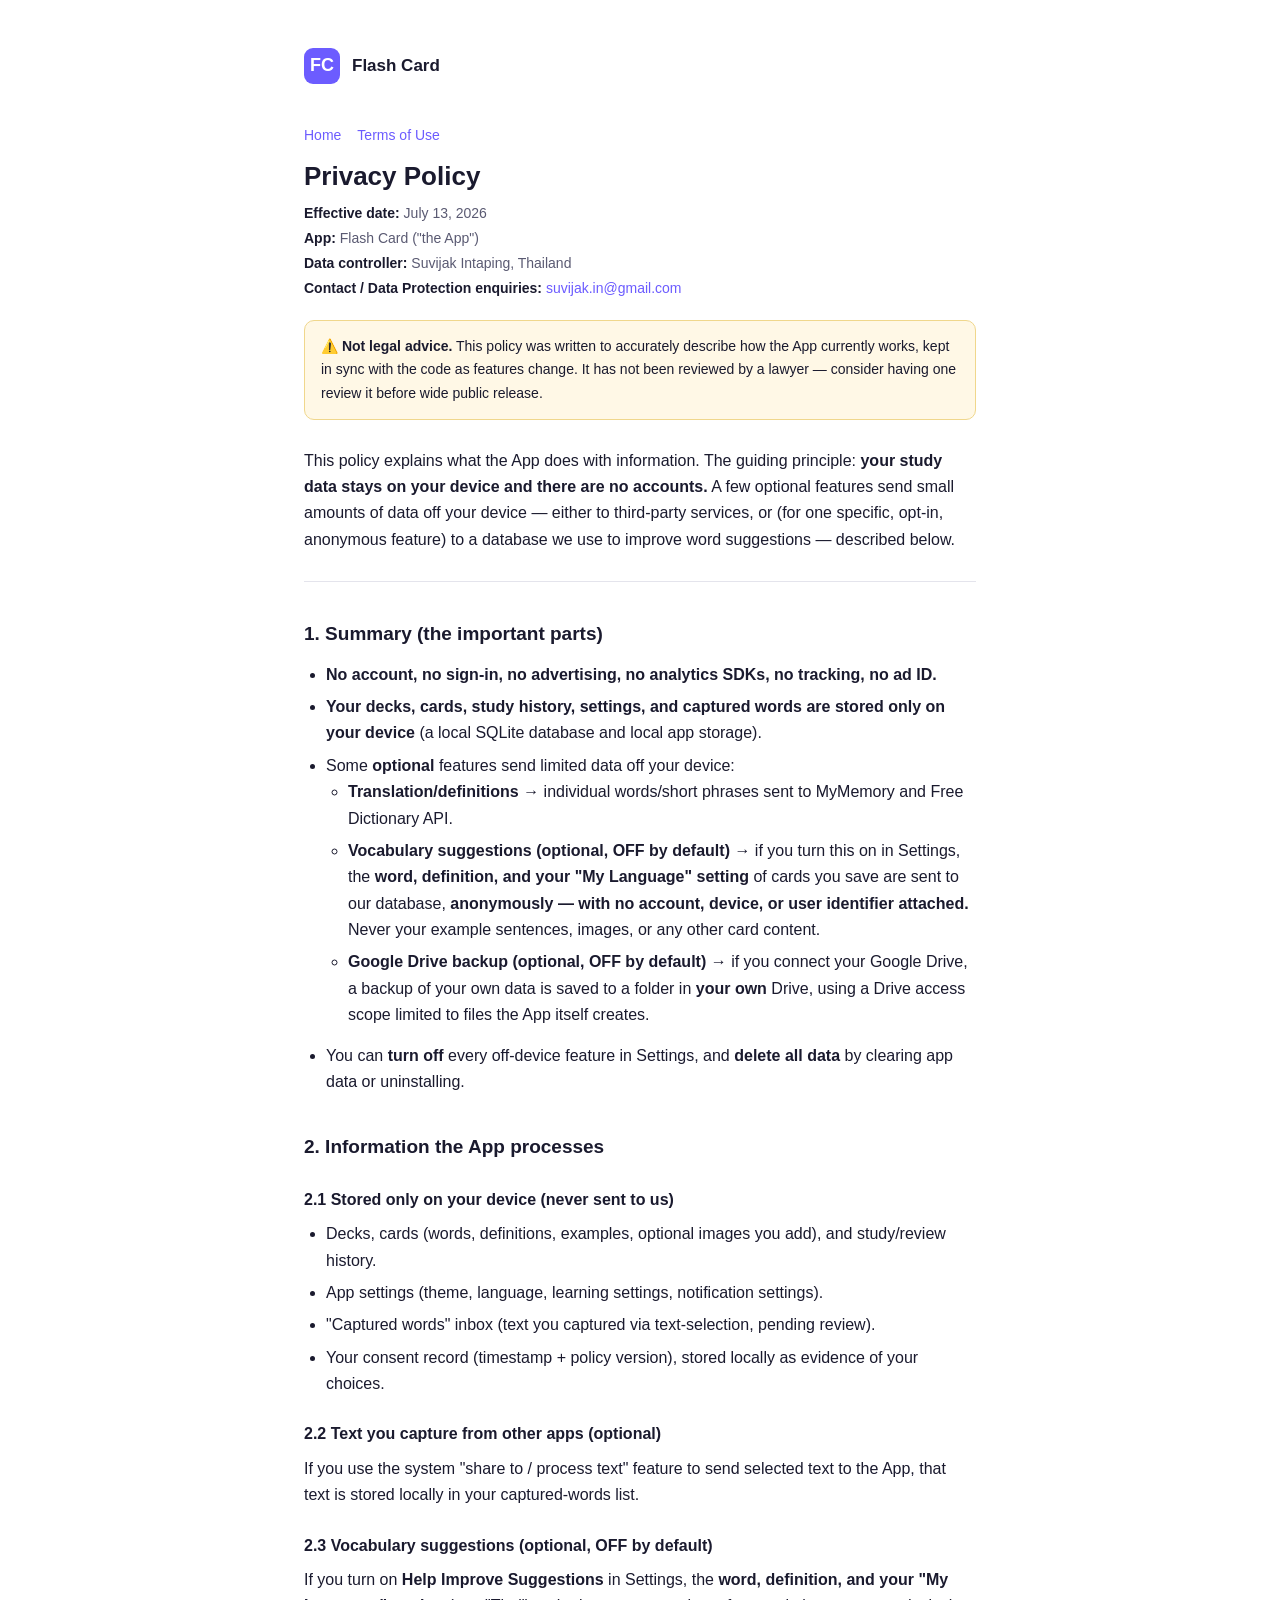
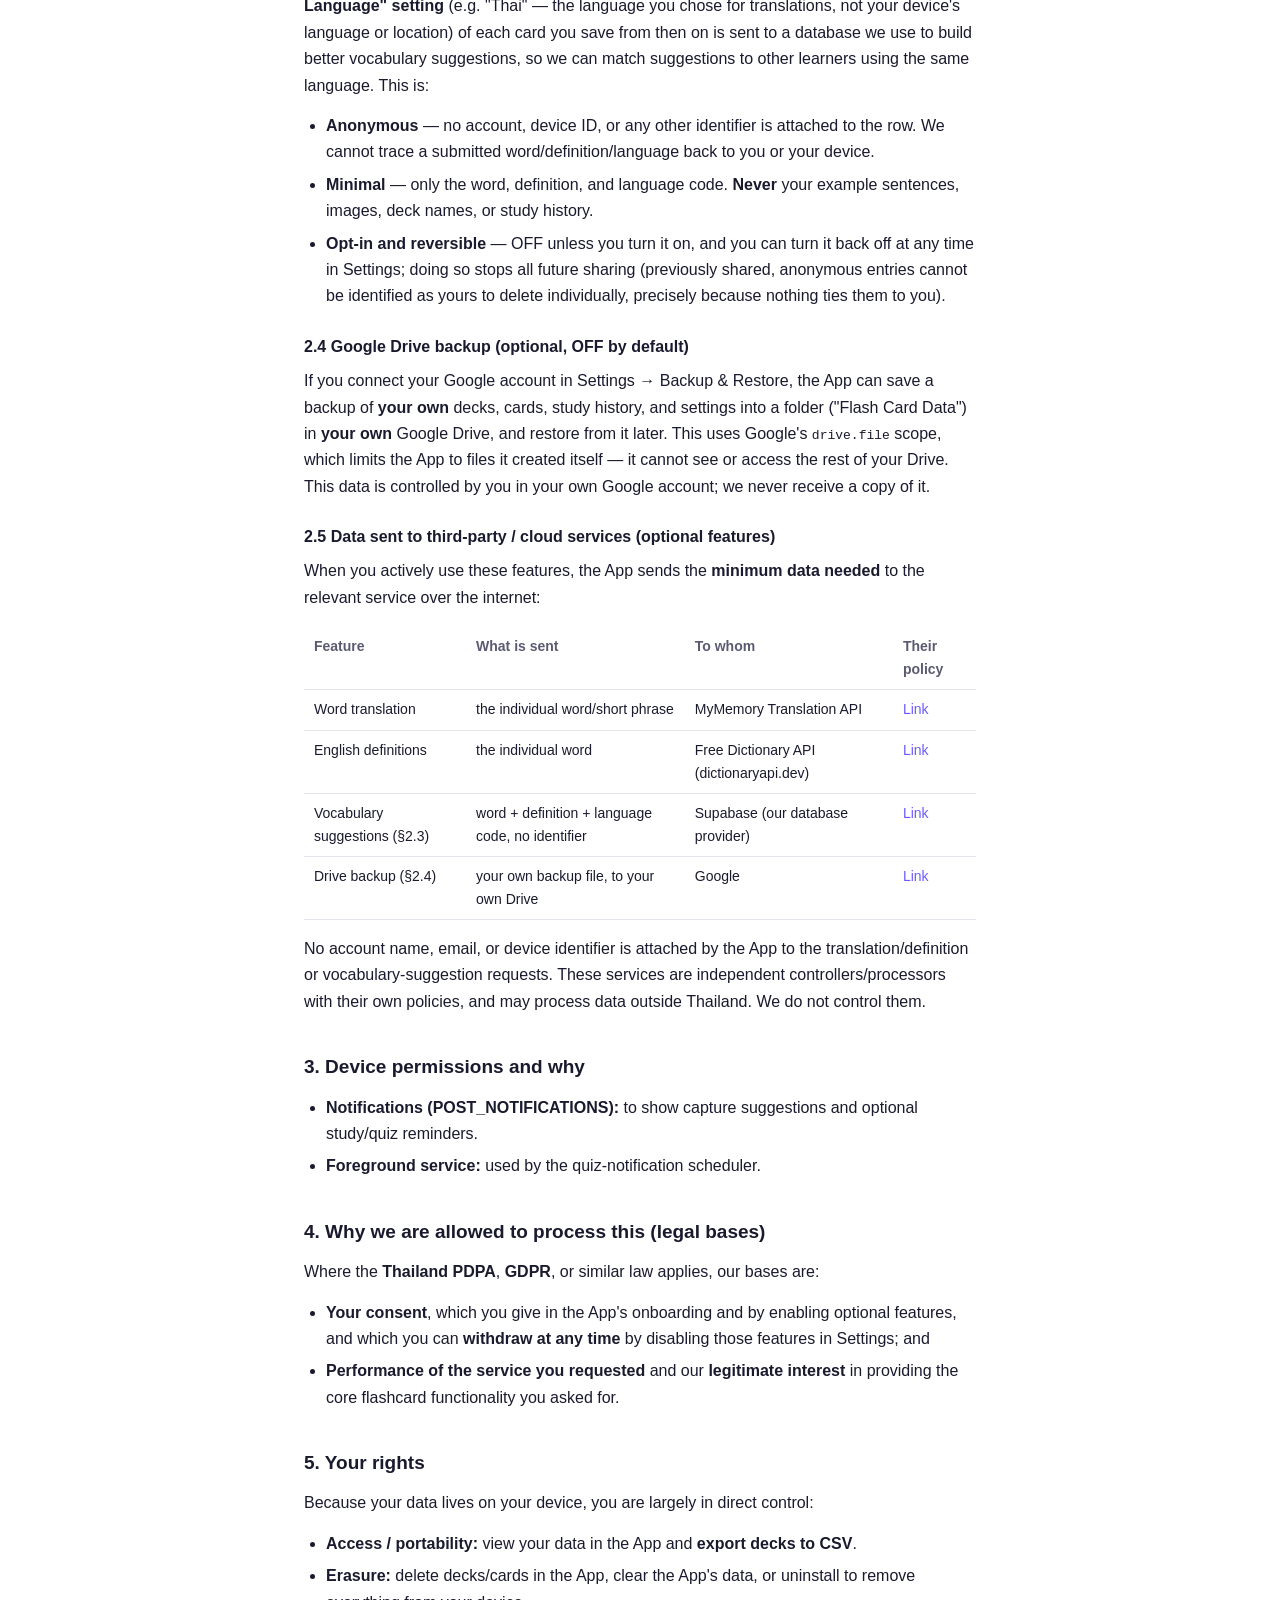
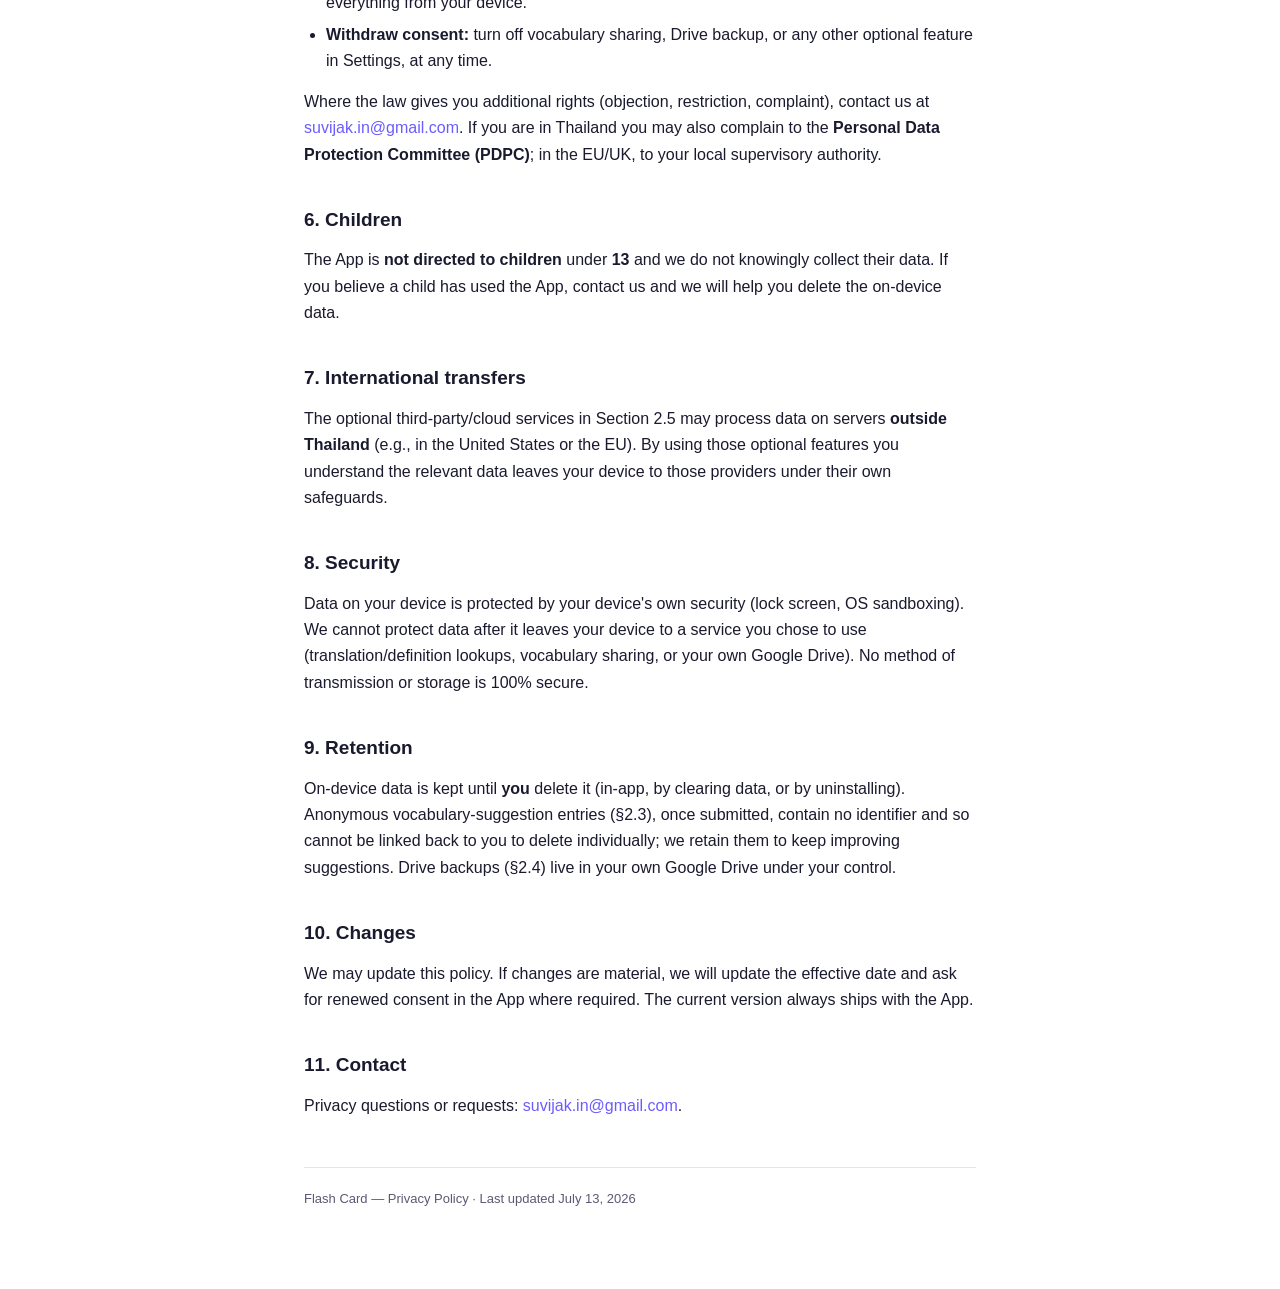
==== privacy-policy.html @ a39676ea "Add Flash Card privacy policy and terms of use pages" ====
<!doctype html>
<html lang="en">
<head>
<meta charset="utf-8" />
<meta name="viewport" content="width=device-width, initial-scale=1" />
<title>Privacy Policy — Flash Card</title>
<link rel="stylesheet" href="style.css" />
</head>
<body>
<div class="wrap">
  <header class="top">
    <div class="logo">FC</div>
    <div class="name">Flash Card</div>
  </header>

  <div class="nav-links"><a href="index.html">Home</a><a href="terms-of-use.html">Terms of Use</a></div>

  <h1>Privacy Policy</h1>
  <p class="meta"><strong>Effective date:</strong> July 13, 2026</p>
  <p class="meta"><strong>App:</strong> Flash Card ("the App")</p>
  <p class="meta"><strong>Data controller:</strong> Suvijak Intaping, Thailand</p>
  <p class="meta"><strong>Contact / Data Protection enquiries:</strong> <a href="mailto:suvijak.in@gmail.com">suvijak.in@gmail.com</a></p>

  <div class="warn">⚠️ <strong>Not legal advice.</strong> This policy was written to accurately describe how the App currently works, kept in sync with the code as features change. It has not been reviewed by a lawyer — consider having one review it before wide public release.</div>

  <p>This policy explains what the App does with information. The guiding principle: <strong>your study data stays on your device and there are no accounts.</strong> A few optional features send small amounts of data off your device — either to third-party services, or (for one specific, opt-in, anonymous feature) to a database we use to improve word suggestions — described below.</p>

  <hr />

  <h2>1. Summary (the important parts)</h2>
  <ul>
    <li><strong>No account, no sign-in, no advertising, no analytics SDKs, no tracking, no ad ID.</strong></li>
    <li><strong>Your decks, cards, study history, settings, and captured words are stored only on your device</strong> (a local SQLite database and local app storage).</li>
    <li>Some <strong>optional</strong> features send limited data off your device:
      <ul>
        <li><strong>Translation/definitions</strong> → individual words/short phrases sent to MyMemory and Free Dictionary API.</li>
        <li><strong>Vocabulary suggestions (optional, OFF by default)</strong> → if you turn this on in Settings, the <strong>word, definition, and your "My Language" setting</strong> of cards you save are sent to our database, <strong>anonymously — with no account, device, or user identifier attached.</strong> Never your example sentences, images, or any other card content.</li>
        <li><strong>Google Drive backup (optional, OFF by default)</strong> → if you connect your Google Drive, a backup of your own data is saved to a folder in <strong>your own</strong> Drive, using a Drive access scope limited to files the App itself creates.</li>
      </ul>
    </li>
    <li>You can <strong>turn off</strong> every off-device feature in Settings, and <strong>delete all data</strong> by clearing app data or uninstalling.</li>
  </ul>

  <h2>2. Information the App processes</h2>

  <h3>2.1 Stored only on your device (never sent to us)</h3>
  <ul>
    <li>Decks, cards (words, definitions, examples, optional images you add), and study/review history.</li>
    <li>App settings (theme, language, learning settings, notification settings).</li>
    <li>"Captured words" inbox (text you captured via text-selection, pending review).</li>
    <li>Your consent record (timestamp + policy version), stored locally as evidence of your choices.</li>
  </ul>

  <h3>2.2 Text you capture from other apps (optional)</h3>
  <p>If you use the system "share to / process text" feature to send selected text to the App, that text is stored locally in your captured-words list.</p>

  <h3>2.3 Vocabulary suggestions (optional, OFF by default)</h3>
  <p>If you turn on <strong>Help Improve Suggestions</strong> in Settings, the <strong>word, definition, and your "My Language" setting</strong> (e.g. "Thai" — the language you chose for translations, not your device's language or location) of each card you save from then on is sent to a database we use to build better vocabulary suggestions, so we can match suggestions to other learners using the same language. This is:</p>
  <ul>
    <li><strong>Anonymous</strong> — no account, device ID, or any other identifier is attached to the row. We cannot trace a submitted word/definition/language back to you or your device.</li>
    <li><strong>Minimal</strong> — only the word, definition, and language code. <strong>Never</strong> your example sentences, images, deck names, or study history.</li>
    <li><strong>Opt-in and reversible</strong> — OFF unless you turn it on, and you can turn it back off at any time in Settings; doing so stops all future sharing (previously shared, anonymous entries cannot be identified as yours to delete individually, precisely because nothing ties them to you).</li>
  </ul>

  <h3>2.4 Google Drive backup (optional, OFF by default)</h3>
  <p>If you connect your Google account in Settings → Backup &amp; Restore, the App can save a backup of <strong>your own</strong> decks, cards, study history, and settings into a folder ("Flash Card Data") in <strong>your own</strong> Google Drive, and restore from it later. This uses Google's <code>drive.file</code> scope, which limits the App to files it created itself — it cannot see or access the rest of your Drive. This data is controlled by you in your own Google account; we never receive a copy of it.</p>

  <h3>2.5 Data sent to third-party / cloud services (optional features)</h3>
  <p>When you actively use these features, the App sends the <strong>minimum data needed</strong> to the relevant service over the internet:</p>
  <table>
    <tr><th>Feature</th><th>What is sent</th><th>To whom</th><th>Their policy</th></tr>
    <tr><td>Word translation</td><td>the individual word/short phrase</td><td>MyMemory Translation API</td><td><a href="https://mymemory.translated.net/doc/spec.php">Link</a></td></tr>
    <tr><td>English definitions</td><td>the individual word</td><td>Free Dictionary API (dictionaryapi.dev)</td><td><a href="https://dictionaryapi.dev/">Link</a></td></tr>
    <tr><td>Vocabulary suggestions (§2.3)</td><td>word + definition + language code, no identifier</td><td>Supabase (our database provider)</td><td><a href="https://supabase.com/privacy">Link</a></td></tr>
    <tr><td>Drive backup (§2.4)</td><td>your own backup file, to your own Drive</td><td>Google</td><td><a href="https://policies.google.com/privacy">Link</a></td></tr>
  </table>
  <p>No account name, email, or device identifier is attached by the App to the translation/definition or vocabulary-suggestion requests. These services are independent controllers/processors with their own policies, and may process data outside Thailand. We do not control them.</p>

  <h2>3. Device permissions and why</h2>
  <ul>
    <li><strong>Notifications (POST_NOTIFICATIONS):</strong> to show capture suggestions and optional study/quiz reminders.</li>
    <li><strong>Foreground service:</strong> used by the quiz-notification scheduler.</li>
  </ul>

  <h2>4. Why we are allowed to process this (legal bases)</h2>
  <p>Where the <strong>Thailand PDPA</strong>, <strong>GDPR</strong>, or similar law applies, our bases are:</p>
  <ul>
    <li><strong>Your consent</strong>, which you give in the App's onboarding and by enabling optional features, and which you can <strong>withdraw at any time</strong> by disabling those features in Settings; and</li>
    <li><strong>Performance of the service you requested</strong> and our <strong>legitimate interest</strong> in providing the core flashcard functionality you asked for.</li>
  </ul>

  <h2>5. Your rights</h2>
  <p>Because your data lives on your device, you are largely in direct control:</p>
  <ul>
    <li><strong>Access / portability:</strong> view your data in the App and <strong>export decks to CSV</strong>.</li>
    <li><strong>Erasure:</strong> delete decks/cards in the App, clear the App's data, or uninstall to remove everything from your device.</li>
    <li><strong>Withdraw consent:</strong> turn off vocabulary sharing, Drive backup, or any other optional feature in Settings, at any time.</li>
  </ul>
  <p>Where the law gives you additional rights (objection, restriction, complaint), contact us at <a href="mailto:suvijak.in@gmail.com">suvijak.in@gmail.com</a>. If you are in Thailand you may also complain to the <strong>Personal Data Protection Committee (PDPC)</strong>; in the EU/UK, to your local supervisory authority.</p>

  <h2>6. Children</h2>
  <p>The App is <strong>not directed to children</strong> under <strong>13</strong> and we do not knowingly collect their data. If you believe a child has used the App, contact us and we will help you delete the on-device data.</p>

  <h2>7. International transfers</h2>
  <p>The optional third-party/cloud services in Section 2.5 may process data on servers <strong>outside Thailand</strong> (e.g., in the United States or the EU). By using those optional features you understand the relevant data leaves your device to those providers under their own safeguards.</p>

  <h2>8. Security</h2>
  <p>Data on your device is protected by your device's own security (lock screen, OS sandboxing). We cannot protect data after it leaves your device to a service you chose to use (translation/definition lookups, vocabulary sharing, or your own Google Drive). No method of transmission or storage is 100% secure.</p>

  <h2>9. Retention</h2>
  <p>On-device data is kept until <strong>you</strong> delete it (in-app, by clearing data, or by uninstalling). Anonymous vocabulary-suggestion entries (§2.3), once submitted, contain no identifier and so cannot be linked back to you to delete individually; we retain them to keep improving suggestions. Drive backups (§2.4) live in your own Google Drive under your control.</p>

  <h2>10. Changes</h2>
  <p>We may update this policy. If changes are material, we will update the effective date and ask for renewed consent in the App where required. The current version always ships with the App.</p>

  <h2>11. Contact</h2>
  <p>Privacy questions or requests: <a href="mailto:suvijak.in@gmail.com">suvijak.in@gmail.com</a>.</p>

  <footer>Flash Card — Privacy Policy · Last updated July 13, 2026</footer>
</div>
</body>
</html>
---- style.css ----
:root {
  --bg: #ffffff;
  --text: #1a1a2e;
  --text-muted: #5a5a72;
  --border: #e4e4ec;
  --surface: #f7f7fb;
  --accent: #6c5cff;
  --warn-bg: #fff8e6;
  --warn-border: #f0d78c;
}
@media (prefers-color-scheme: dark) {
  :root {
    --bg: #0f0f17;
    --text: #eaeaf4;
    --text-muted: #a3a3b8;
    --border: #26263a;
    --surface: #181824;
    --accent: #9b8cff;
    --warn-bg: #2a2410;
    --warn-border: #5c4d1a;
  }
}
* { box-sizing: border-box; }
body {
  margin: 0;
  background: var(--bg);
  color: var(--text);
  font-family: -apple-system, BlinkMacSystemFont, "Segoe UI", Roboto, Helvetica, Arial, sans-serif;
  line-height: 1.65;
}
.wrap {
  max-width: 720px;
  margin: 0 auto;
  padding: 48px 24px 80px;
}
header.top {
  display: flex;
  align-items: center;
  gap: 12px;
  margin-bottom: 40px;
}
header.top .logo {
  width: 36px; height: 36px;
  border-radius: 9px;
  background: var(--accent);
  display: flex; align-items: center; justify-content: center;
  color: white; font-weight: 800; font-size: 18px;
  flex-shrink: 0;
}
header.top .name { font-weight: 700; font-size: 17px; }
h1 { font-size: 26px; font-weight: 800; margin: 0 0 4px; }
.meta { color: var(--text-muted); font-size: 14px; margin: 2px 0; }
.meta strong { color: var(--text); }
.warn {
  background: var(--warn-bg);
  border: 1px solid var(--warn-border);
  border-radius: 10px;
  padding: 14px 16px;
  font-size: 14px;
  margin: 20px 0 28px;
}
h2 { font-size: 19px; font-weight: 700; margin: 36px 0 12px; }
h3 { font-size: 16px; font-weight: 700; margin: 24px 0 8px; }
p { margin: 0 0 14px; }
ul, ol { margin: 0 0 14px; padding-left: 22px; }
li { margin-bottom: 6px; }
a { color: var(--accent); text-decoration: none; }
a:hover { text-decoration: underline; }
table {
  width: 100%;
  border-collapse: collapse;
  margin: 16px 0;
  font-size: 14px;
}
th, td {
  text-align: left;
  padding: 8px 10px;
  border-bottom: 1px solid var(--border);
  vertical-align: top;
}
th { color: var(--text-muted); font-weight: 600; }
hr { border: none; border-top: 1px solid var(--border); margin: 28px 0; }
.nav-links {
  display: flex; gap: 16px; margin-bottom: 8px; font-size: 14px;
}
footer {
  margin-top: 48px;
  padding-top: 20px;
  border-top: 1px solid var(--border);
  color: var(--text-muted);
  font-size: 13px;
}
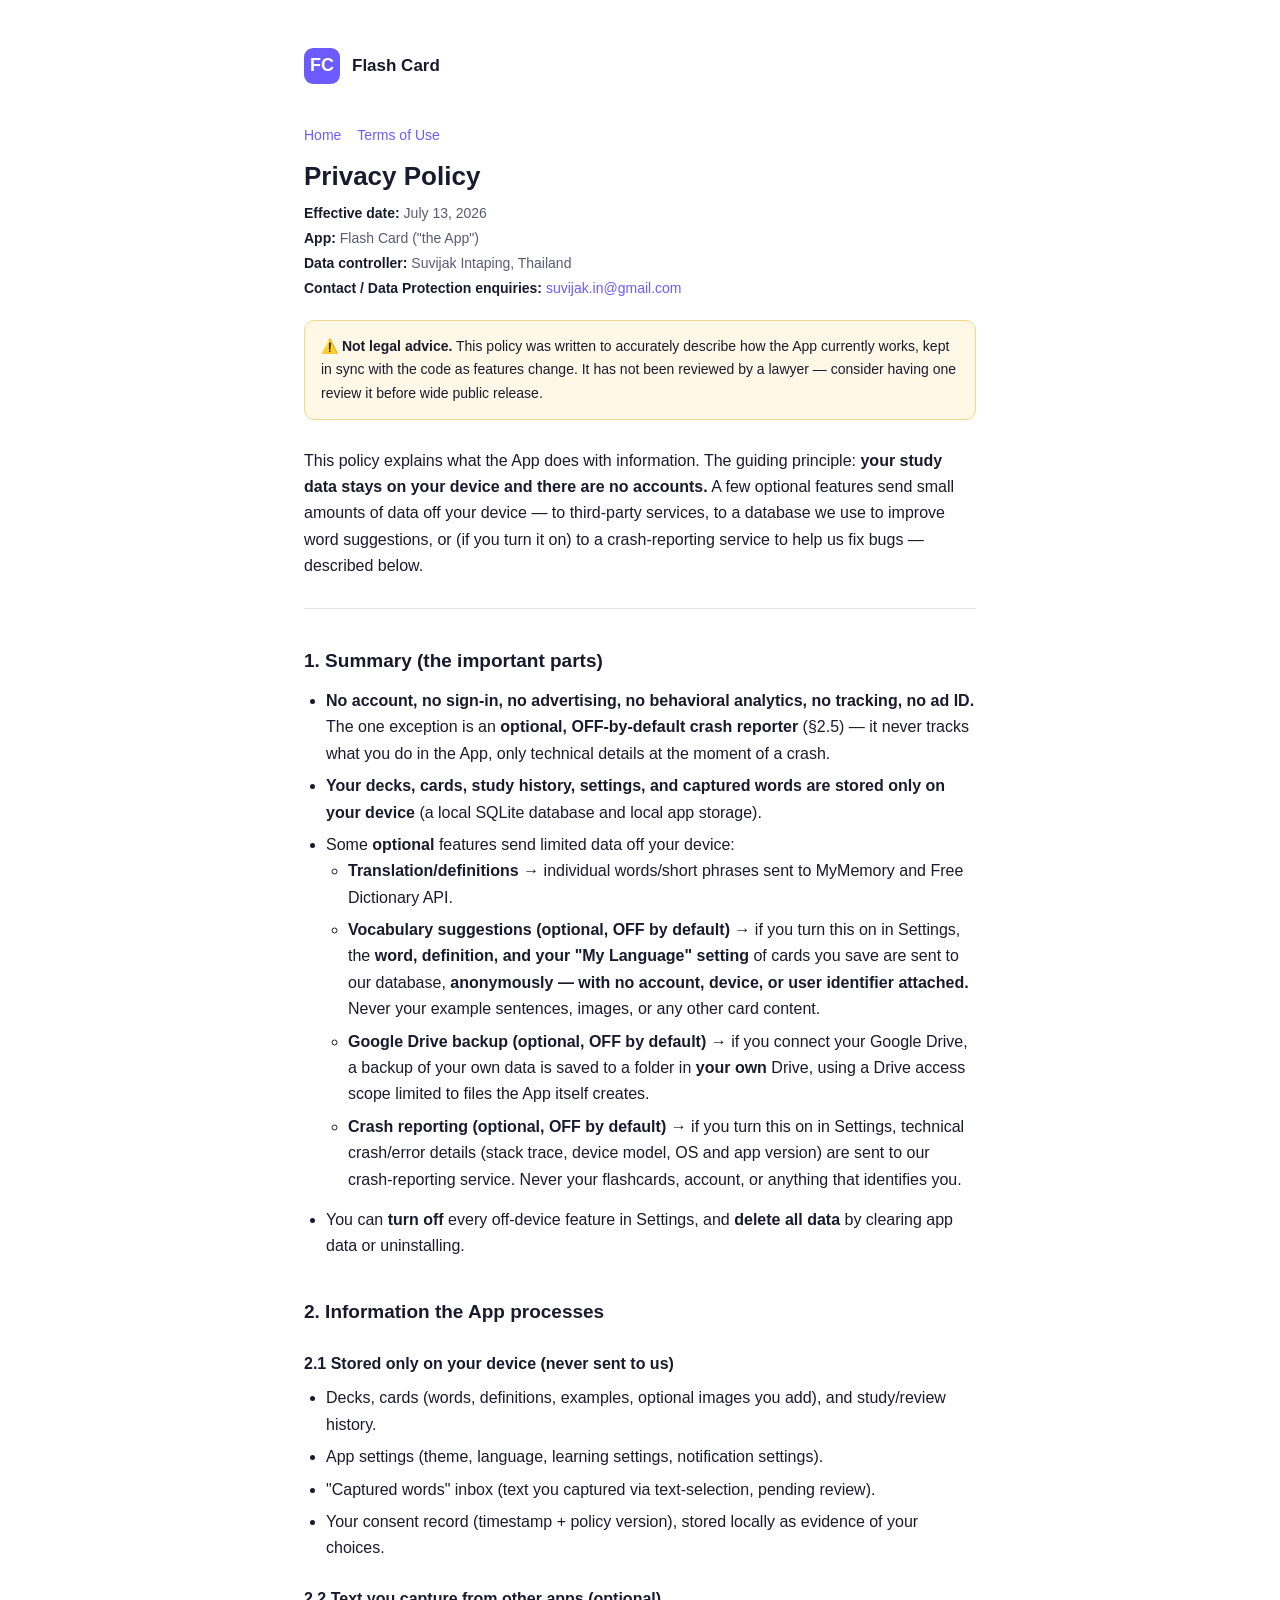
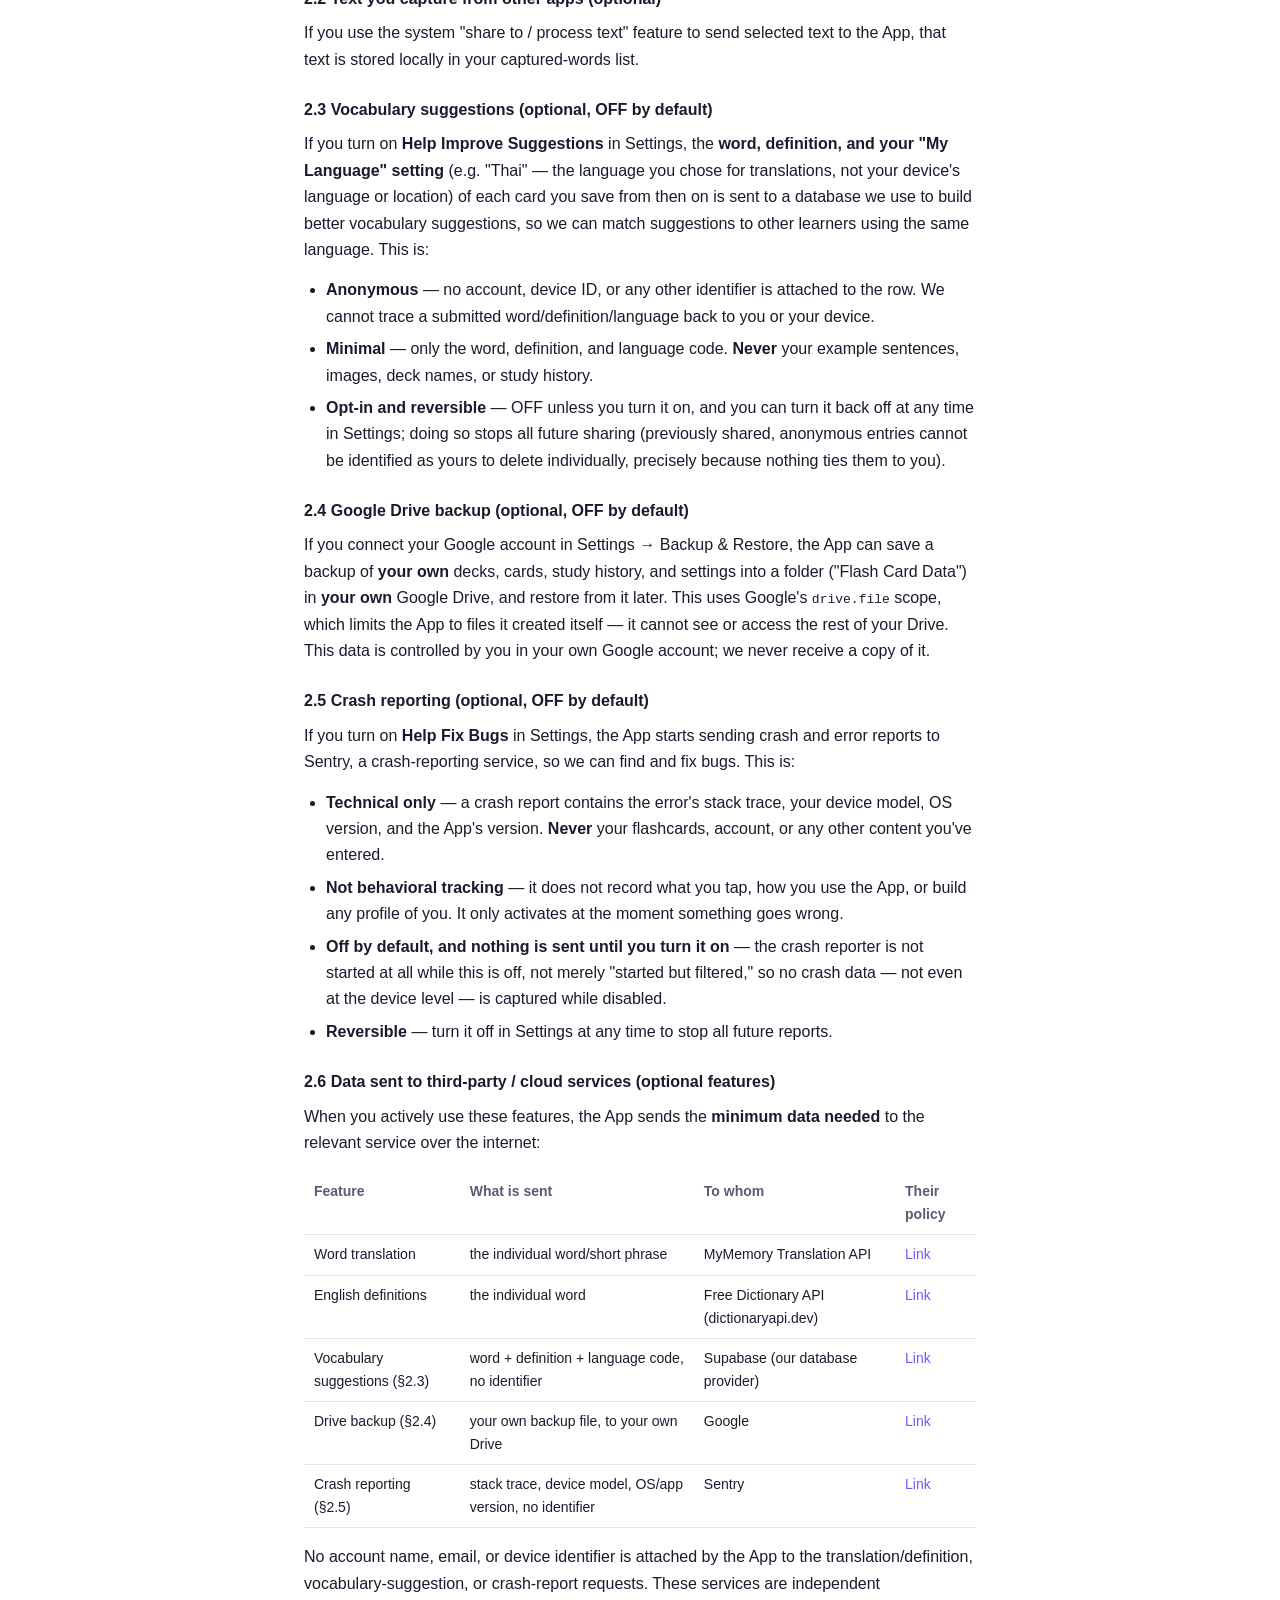
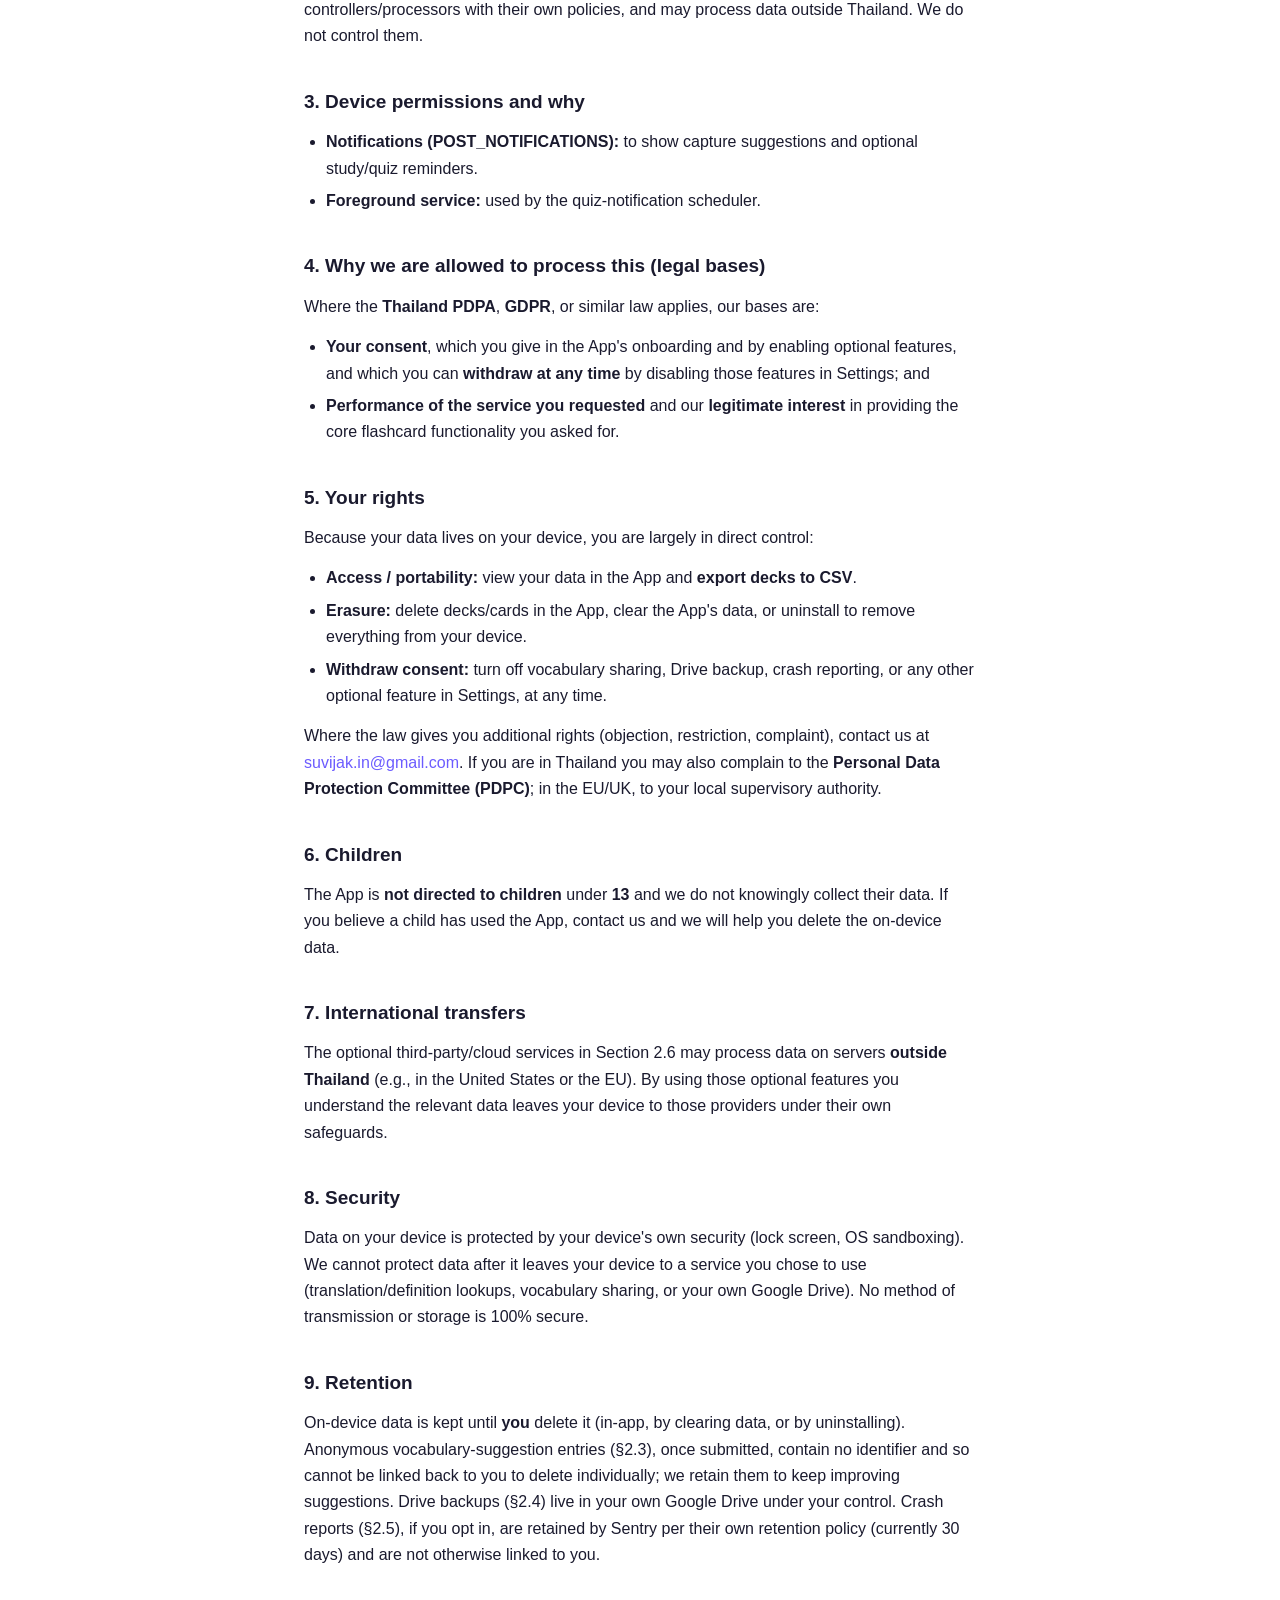
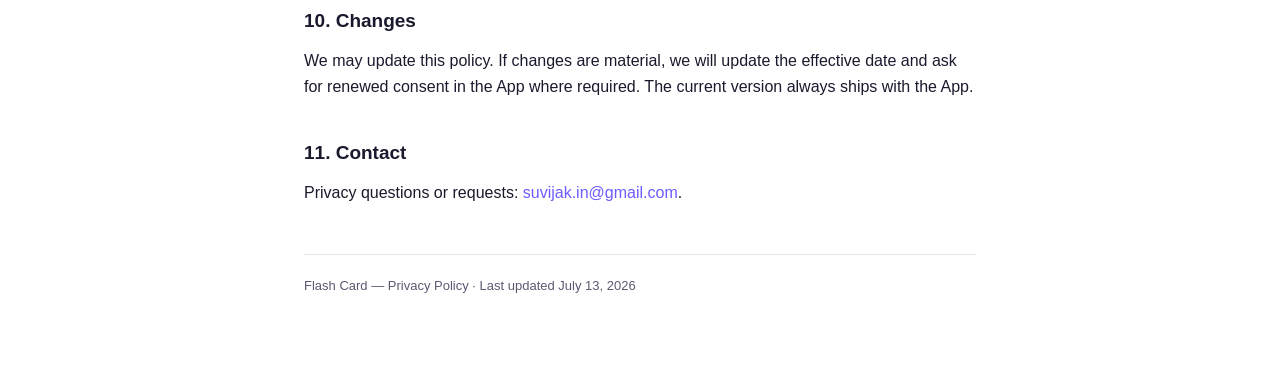
==== commit 97eb9b47: "Add crash reporting (opt-in) disclosure to Privacy Policy and Terms of Use" ====
--- a/privacy-policy.html
+++ b/privacy-policy.html
@@ -23,19 +23,20 @@
 
   <div class="warn">⚠️ <strong>Not legal advice.</strong> This policy was written to accurately describe how the App currently works, kept in sync with the code as features change. It has not been reviewed by a lawyer — consider having one review it before wide public release.</div>
 
-  <p>This policy explains what the App does with information. The guiding principle: <strong>your study data stays on your device and there are no accounts.</strong> A few optional features send small amounts of data off your device — either to third-party services, or (for one specific, opt-in, anonymous feature) to a database we use to improve word suggestions — described below.</p>
+  <p>This policy explains what the App does with information. The guiding principle: <strong>your study data stays on your device and there are no accounts.</strong> A few optional features send small amounts of data off your device — to third-party services, to a database we use to improve word suggestions, or (if you turn it on) to a crash-reporting service to help us fix bugs — described below.</p>
 
   <hr />
 
   <h2>1. Summary (the important parts)</h2>
   <ul>
-    <li><strong>No account, no sign-in, no advertising, no analytics SDKs, no tracking, no ad ID.</strong></li>
+    <li><strong>No account, no sign-in, no advertising, no behavioral analytics, no tracking, no ad ID.</strong> The one exception is an <strong>optional, OFF-by-default crash reporter</strong> (§2.5) — it never tracks what you do in the App, only technical details at the moment of a crash.</li>
     <li><strong>Your decks, cards, study history, settings, and captured words are stored only on your device</strong> (a local SQLite database and local app storage).</li>
     <li>Some <strong>optional</strong> features send limited data off your device:
       <ul>
         <li><strong>Translation/definitions</strong> → individual words/short phrases sent to MyMemory and Free Dictionary API.</li>
         <li><strong>Vocabulary suggestions (optional, OFF by default)</strong> → if you turn this on in Settings, the <strong>word, definition, and your "My Language" setting</strong> of cards you save are sent to our database, <strong>anonymously — with no account, device, or user identifier attached.</strong> Never your example sentences, images, or any other card content.</li>
         <li><strong>Google Drive backup (optional, OFF by default)</strong> → if you connect your Google Drive, a backup of your own data is saved to a folder in <strong>your own</strong> Drive, using a Drive access scope limited to files the App itself creates.</li>
+        <li><strong>Crash reporting (optional, OFF by default)</strong> → if you turn this on in Settings, technical crash/error details (stack trace, device model, OS and app version) are sent to our crash-reporting service. Never your flashcards, account, or anything that identifies you.</li>
       </ul>
     </li>
     <li>You can <strong>turn off</strong> every off-device feature in Settings, and <strong>delete all data</strong> by clearing app data or uninstalling.</li>
@@ -65,7 +66,16 @@
   <h3>2.4 Google Drive backup (optional, OFF by default)</h3>
   <p>If you connect your Google account in Settings → Backup &amp; Restore, the App can save a backup of <strong>your own</strong> decks, cards, study history, and settings into a folder ("Flash Card Data") in <strong>your own</strong> Google Drive, and restore from it later. This uses Google's <code>drive.file</code> scope, which limits the App to files it created itself — it cannot see or access the rest of your Drive. This data is controlled by you in your own Google account; we never receive a copy of it.</p>
 
-  <h3>2.5 Data sent to third-party / cloud services (optional features)</h3>
+  <h3>2.5 Crash reporting (optional, OFF by default)</h3>
+  <p>If you turn on <strong>Help Fix Bugs</strong> in Settings, the App starts sending crash and error reports to Sentry, a crash-reporting service, so we can find and fix bugs. This is:</p>
+  <ul>
+    <li><strong>Technical only</strong> — a crash report contains the error's stack trace, your device model, OS version, and the App's version. <strong>Never</strong> your flashcards, account, or any other content you've entered.</li>
+    <li><strong>Not behavioral tracking</strong> — it does not record what you tap, how you use the App, or build any profile of you. It only activates at the moment something goes wrong.</li>
+    <li><strong>Off by default, and nothing is sent until you turn it on</strong> — the crash reporter is not started at all while this is off, not merely "started but filtered," so no crash data — not even at the device level — is captured while disabled.</li>
+    <li><strong>Reversible</strong> — turn it off in Settings at any time to stop all future reports.</li>
+  </ul>
+
+  <h3>2.6 Data sent to third-party / cloud services (optional features)</h3>
   <p>When you actively use these features, the App sends the <strong>minimum data needed</strong> to the relevant service over the internet:</p>
   <table>
     <tr><th>Feature</th><th>What is sent</th><th>To whom</th><th>Their policy</th></tr>
@@ -73,8 +83,9 @@
     <tr><td>English definitions</td><td>the individual word</td><td>Free Dictionary API (dictionaryapi.dev)</td><td><a href="https://dictionaryapi.dev/">Link</a></td></tr>
     <tr><td>Vocabulary suggestions (§2.3)</td><td>word + definition + language code, no identifier</td><td>Supabase (our database provider)</td><td><a href="https://supabase.com/privacy">Link</a></td></tr>
     <tr><td>Drive backup (§2.4)</td><td>your own backup file, to your own Drive</td><td>Google</td><td><a href="https://policies.google.com/privacy">Link</a></td></tr>
+    <tr><td>Crash reporting (§2.5)</td><td>stack trace, device model, OS/app version, no identifier</td><td>Sentry</td><td><a href="https://sentry.io/privacy/">Link</a></td></tr>
   </table>
-  <p>No account name, email, or device identifier is attached by the App to the translation/definition or vocabulary-suggestion requests. These services are independent controllers/processors with their own policies, and may process data outside Thailand. We do not control them.</p>
+  <p>No account name, email, or device identifier is attached by the App to the translation/definition, vocabulary-suggestion, or crash-report requests. These services are independent controllers/processors with their own policies, and may process data outside Thailand. We do not control them.</p>
 
   <h2>3. Device permissions and why</h2>
   <ul>
@@ -94,7 +105,7 @@
   <ul>
     <li><strong>Access / portability:</strong> view your data in the App and <strong>export decks to CSV</strong>.</li>
     <li><strong>Erasure:</strong> delete decks/cards in the App, clear the App's data, or uninstall to remove everything from your device.</li>
-    <li><strong>Withdraw consent:</strong> turn off vocabulary sharing, Drive backup, or any other optional feature in Settings, at any time.</li>
+    <li><strong>Withdraw consent:</strong> turn off vocabulary sharing, Drive backup, crash reporting, or any other optional feature in Settings, at any time.</li>
   </ul>
   <p>Where the law gives you additional rights (objection, restriction, complaint), contact us at <a href="mailto:suvijak.in@gmail.com">suvijak.in@gmail.com</a>. If you are in Thailand you may also complain to the <strong>Personal Data Protection Committee (PDPC)</strong>; in the EU/UK, to your local supervisory authority.</p>
 
@@ -102,13 +113,13 @@
   <p>The App is <strong>not directed to children</strong> under <strong>13</strong> and we do not knowingly collect their data. If you believe a child has used the App, contact us and we will help you delete the on-device data.</p>
 
   <h2>7. International transfers</h2>
-  <p>The optional third-party/cloud services in Section 2.5 may process data on servers <strong>outside Thailand</strong> (e.g., in the United States or the EU). By using those optional features you understand the relevant data leaves your device to those providers under their own safeguards.</p>
+  <p>The optional third-party/cloud services in Section 2.6 may process data on servers <strong>outside Thailand</strong> (e.g., in the United States or the EU). By using those optional features you understand the relevant data leaves your device to those providers under their own safeguards.</p>
 
   <h2>8. Security</h2>
   <p>Data on your device is protected by your device's own security (lock screen, OS sandboxing). We cannot protect data after it leaves your device to a service you chose to use (translation/definition lookups, vocabulary sharing, or your own Google Drive). No method of transmission or storage is 100% secure.</p>
 
   <h2>9. Retention</h2>
-  <p>On-device data is kept until <strong>you</strong> delete it (in-app, by clearing data, or by uninstalling). Anonymous vocabulary-suggestion entries (§2.3), once submitted, contain no identifier and so cannot be linked back to you to delete individually; we retain them to keep improving suggestions. Drive backups (§2.4) live in your own Google Drive under your control.</p>
+  <p>On-device data is kept until <strong>you</strong> delete it (in-app, by clearing data, or by uninstalling). Anonymous vocabulary-suggestion entries (§2.3), once submitted, contain no identifier and so cannot be linked back to you to delete individually; we retain them to keep improving suggestions. Drive backups (§2.4) live in your own Google Drive under your control. Crash reports (§2.5), if you opt in, are retained by Sentry per their own retention policy (currently 30 days) and are not otherwise linked to you.</p>
 
   <h2>10. Changes</h2>
   <p>We may update this policy. If changes are material, we will update the effective date and ask for renewed consent in the App where required. The current version always ships with the App.</p>
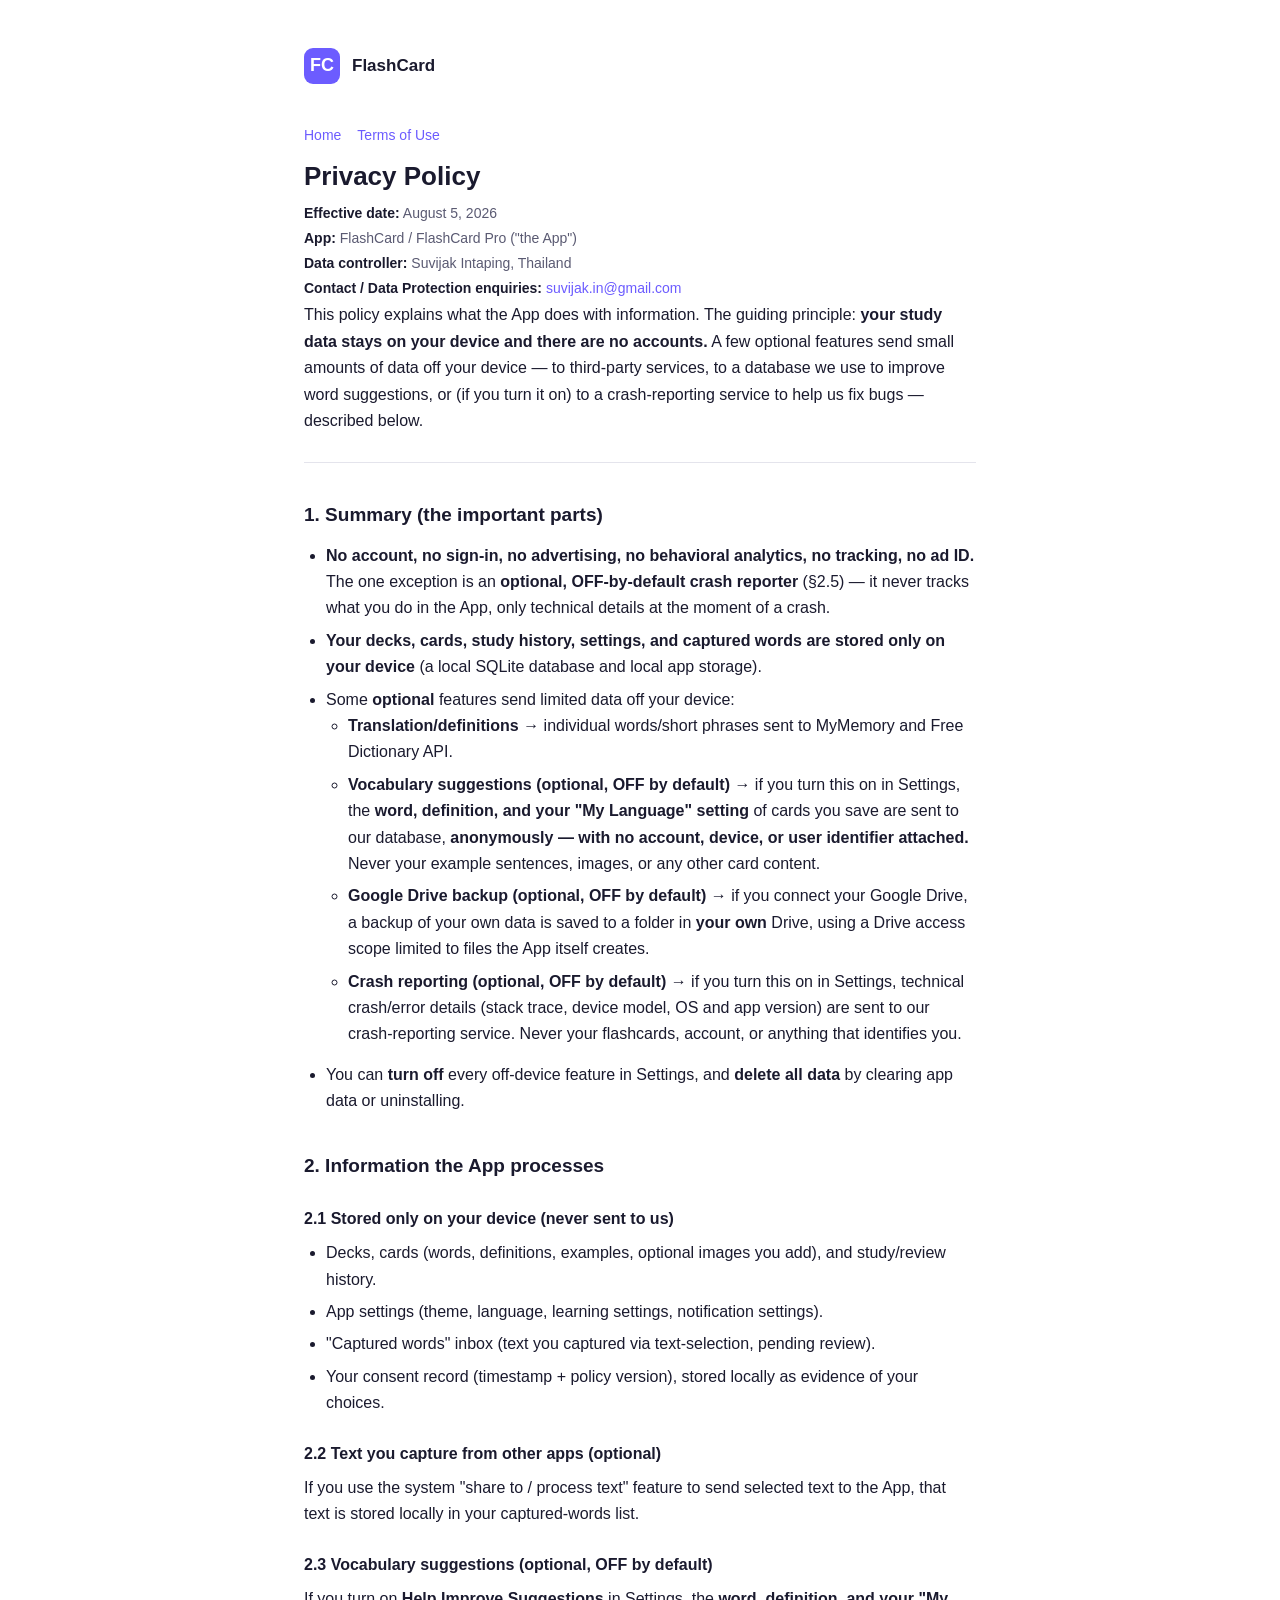
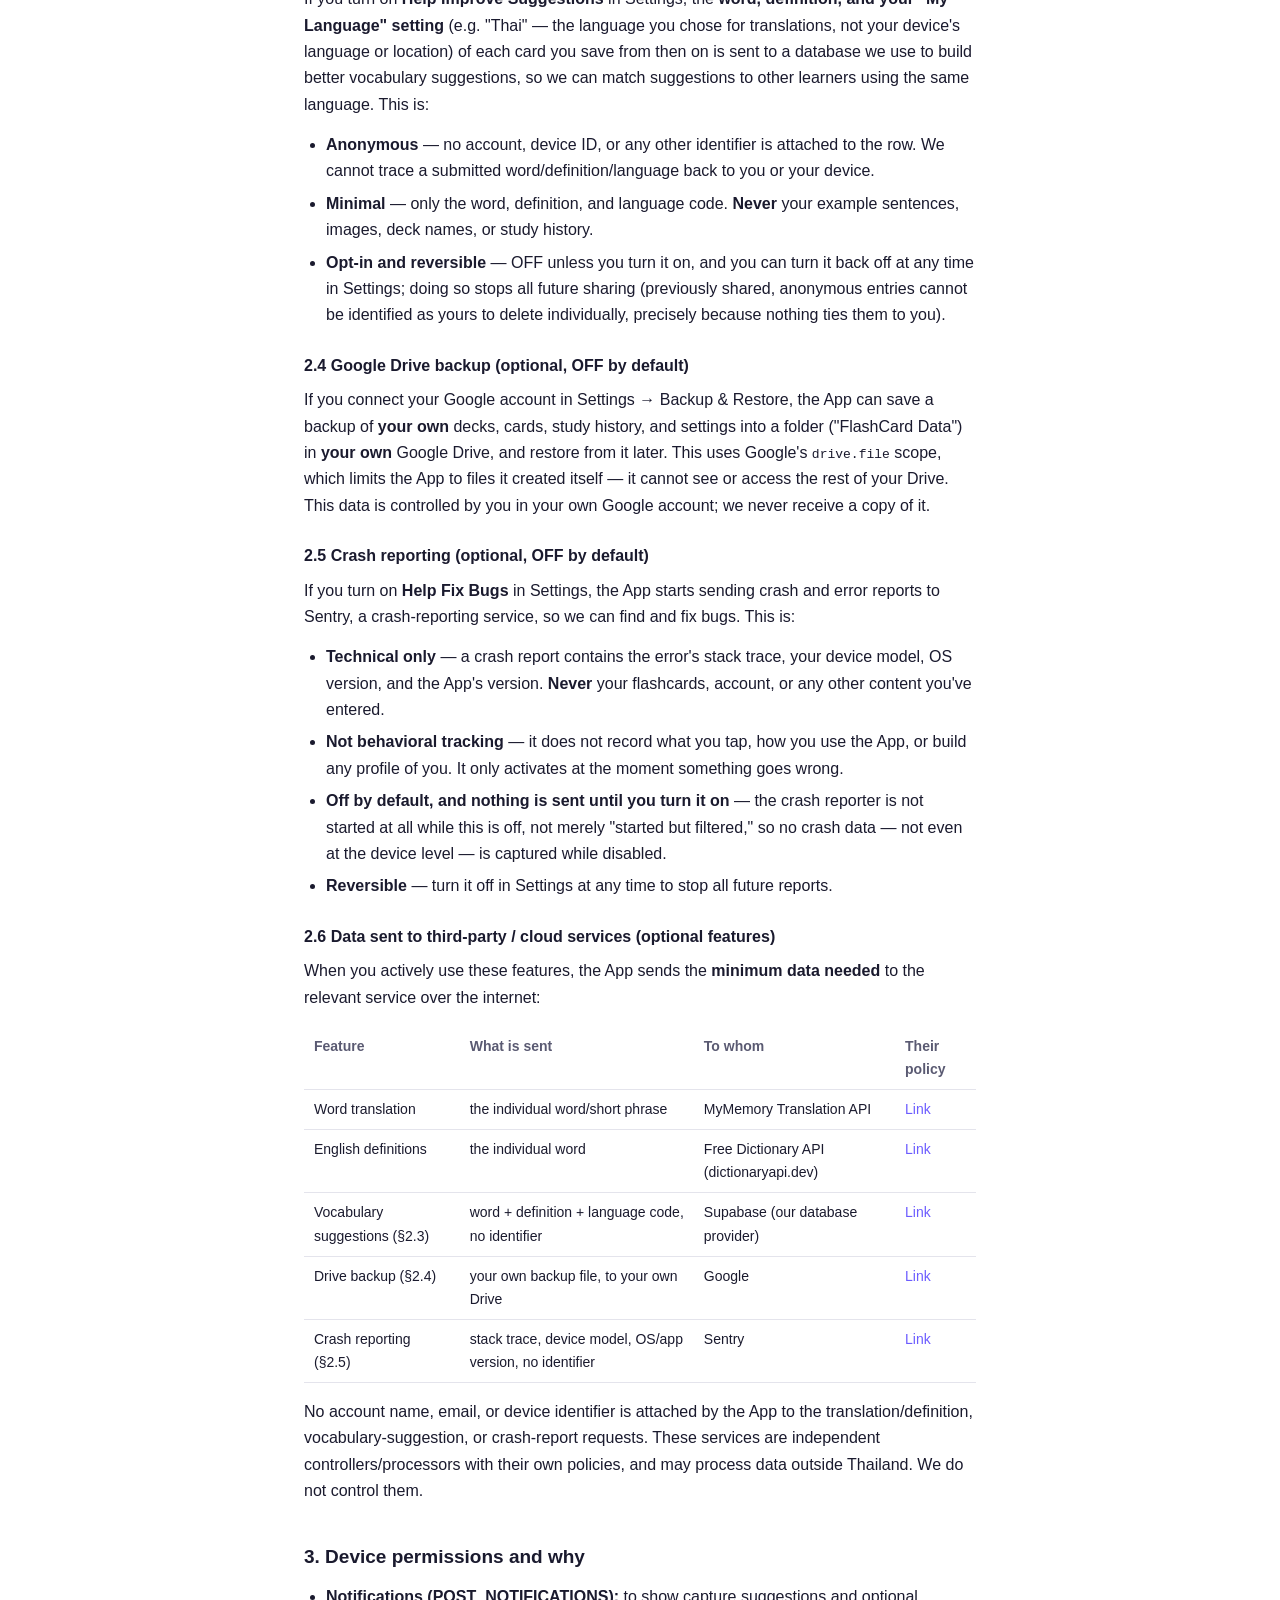
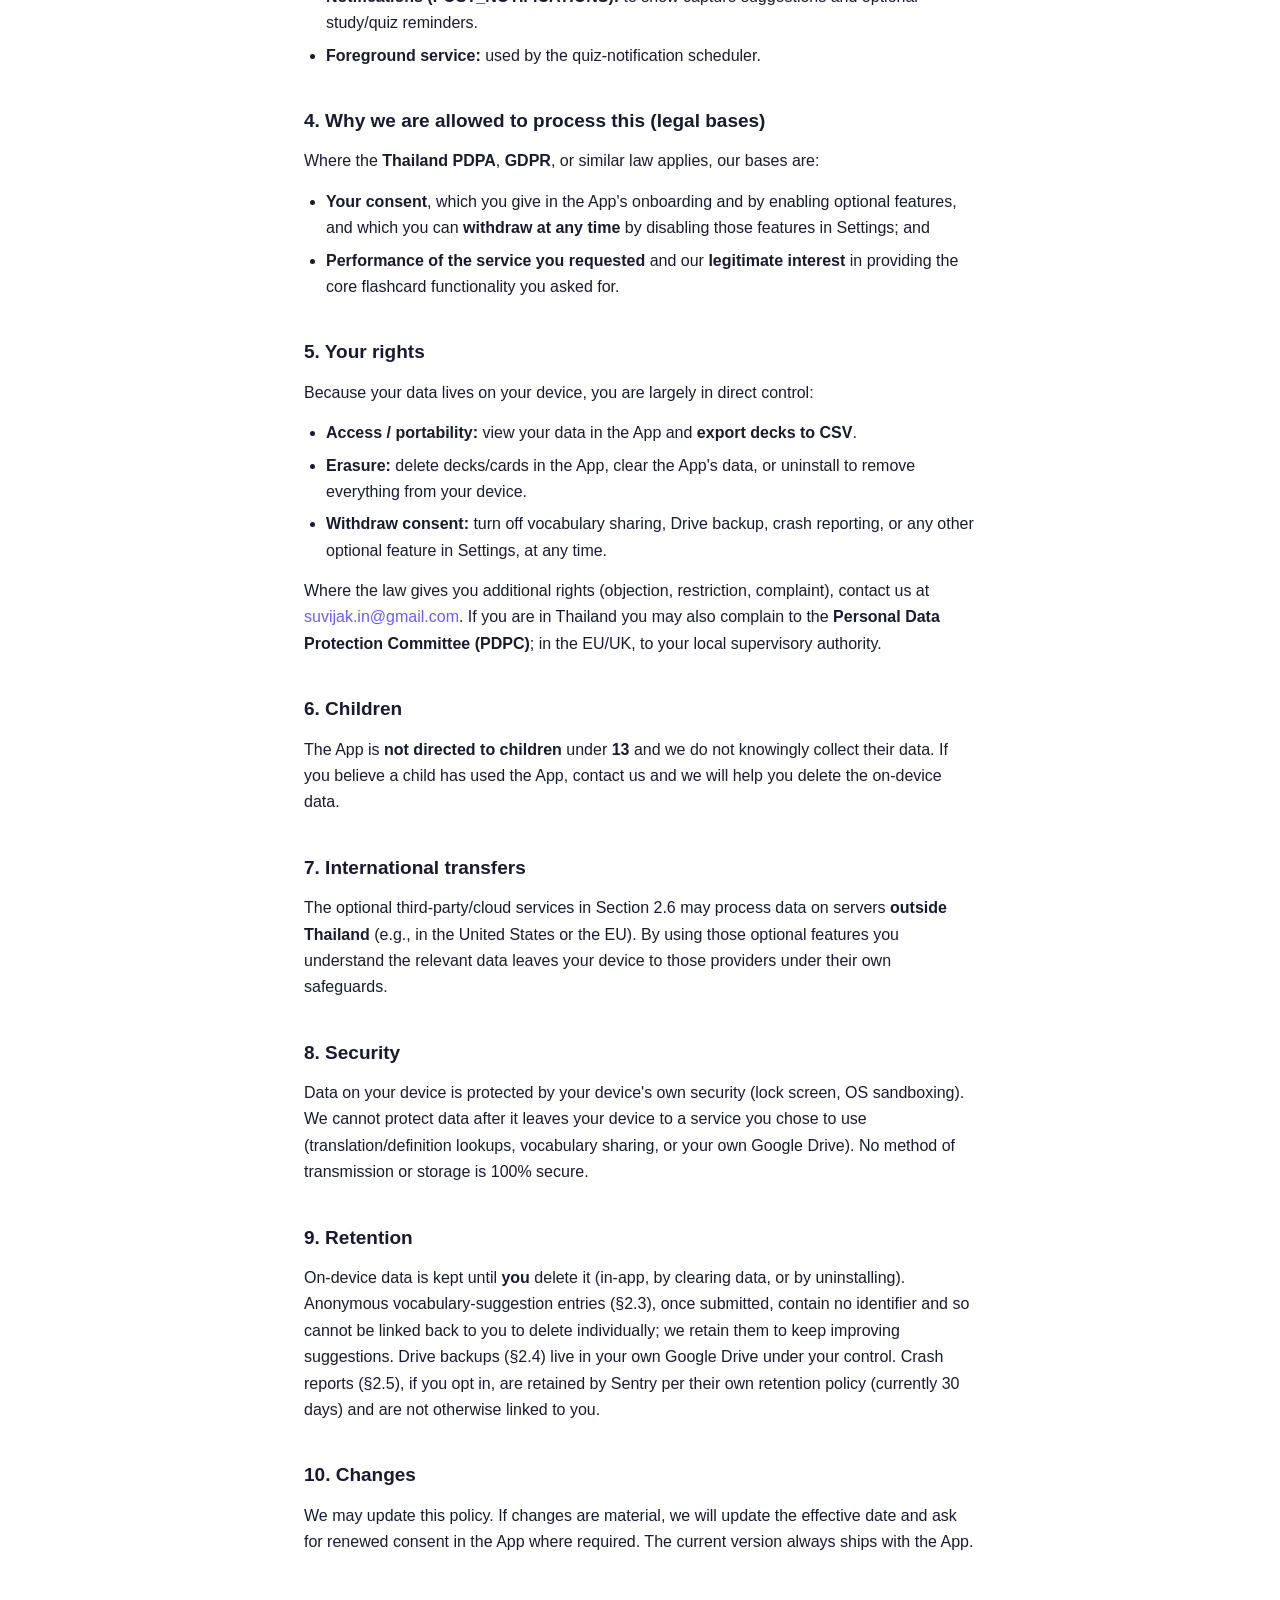
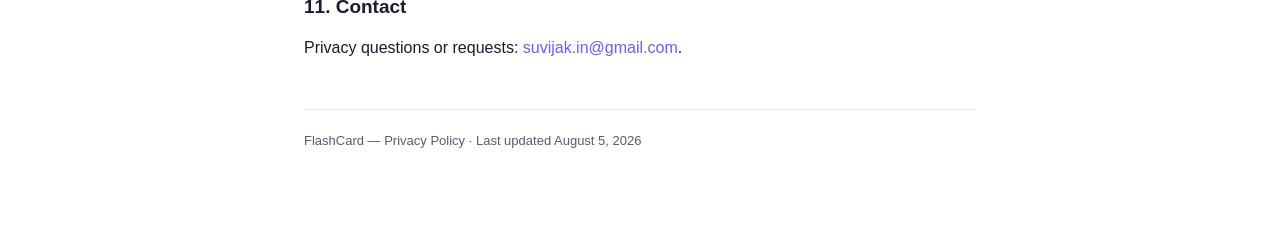
==== commit 226ce941: "Remove "Not legal advice" notice and rebrand to FlashCard The disclaimer was an internal note to the" ====
--- a/privacy-policy.html
+++ b/privacy-policy.html
@@ -3,25 +3,24 @@
 <head>
 <meta charset="utf-8" />
 <meta name="viewport" content="width=device-width, initial-scale=1" />
-<title>Privacy Policy — Flash Card</title>
+<title>Privacy Policy — FlashCard</title>
 <link rel="stylesheet" href="style.css" />
 </head>
 <body>
 <div class="wrap">
   <header class="top">
     <div class="logo">FC</div>
-    <div class="name">Flash Card</div>
+    <div class="name">FlashCard</div>
   </header>
 
   <div class="nav-links"><a href="index.html">Home</a><a href="terms-of-use.html">Terms of Use</a></div>
 
   <h1>Privacy Policy</h1>
-  <p class="meta"><strong>Effective date:</strong> July 13, 2026</p>
-  <p class="meta"><strong>App:</strong> Flash Card ("the App")</p>
+  <p class="meta"><strong>Effective date:</strong> August 5, 2026</p>
+  <p class="meta"><strong>App:</strong> FlashCard / FlashCard Pro ("the App")</p>
   <p class="meta"><strong>Data controller:</strong> Suvijak Intaping, Thailand</p>
   <p class="meta"><strong>Contact / Data Protection enquiries:</strong> <a href="mailto:suvijak.in@gmail.com">suvijak.in@gmail.com</a></p>
 
-  <div class="warn">⚠️ <strong>Not legal advice.</strong> This policy was written to accurately describe how the App currently works, kept in sync with the code as features change. It has not been reviewed by a lawyer — consider having one review it before wide public release.</div>
 
   <p>This policy explains what the App does with information. The guiding principle: <strong>your study data stays on your device and there are no accounts.</strong> A few optional features send small amounts of data off your device — to third-party services, to a database we use to improve word suggestions, or (if you turn it on) to a crash-reporting service to help us fix bugs — described below.</p>
 
@@ -64,7 +63,7 @@
   </ul>
 
   <h3>2.4 Google Drive backup (optional, OFF by default)</h3>
-  <p>If you connect your Google account in Settings → Backup &amp; Restore, the App can save a backup of <strong>your own</strong> decks, cards, study history, and settings into a folder ("Flash Card Data") in <strong>your own</strong> Google Drive, and restore from it later. This uses Google's <code>drive.file</code> scope, which limits the App to files it created itself — it cannot see or access the rest of your Drive. This data is controlled by you in your own Google account; we never receive a copy of it.</p>
+  <p>If you connect your Google account in Settings → Backup &amp; Restore, the App can save a backup of <strong>your own</strong> decks, cards, study history, and settings into a folder ("FlashCard Data") in <strong>your own</strong> Google Drive, and restore from it later. This uses Google's <code>drive.file</code> scope, which limits the App to files it created itself — it cannot see or access the rest of your Drive. This data is controlled by you in your own Google account; we never receive a copy of it.</p>
 
   <h3>2.5 Crash reporting (optional, OFF by default)</h3>
   <p>If you turn on <strong>Help Fix Bugs</strong> in Settings, the App starts sending crash and error reports to Sentry, a crash-reporting service, so we can find and fix bugs. This is:</p>
@@ -127,7 +126,7 @@
   <h2>11. Contact</h2>
   <p>Privacy questions or requests: <a href="mailto:suvijak.in@gmail.com">suvijak.in@gmail.com</a>.</p>
 
-  <footer>Flash Card — Privacy Policy · Last updated July 13, 2026</footer>
+  <footer>FlashCard — Privacy Policy · Last updated August 5, 2026</footer>
 </div>
 </body>
 </html>
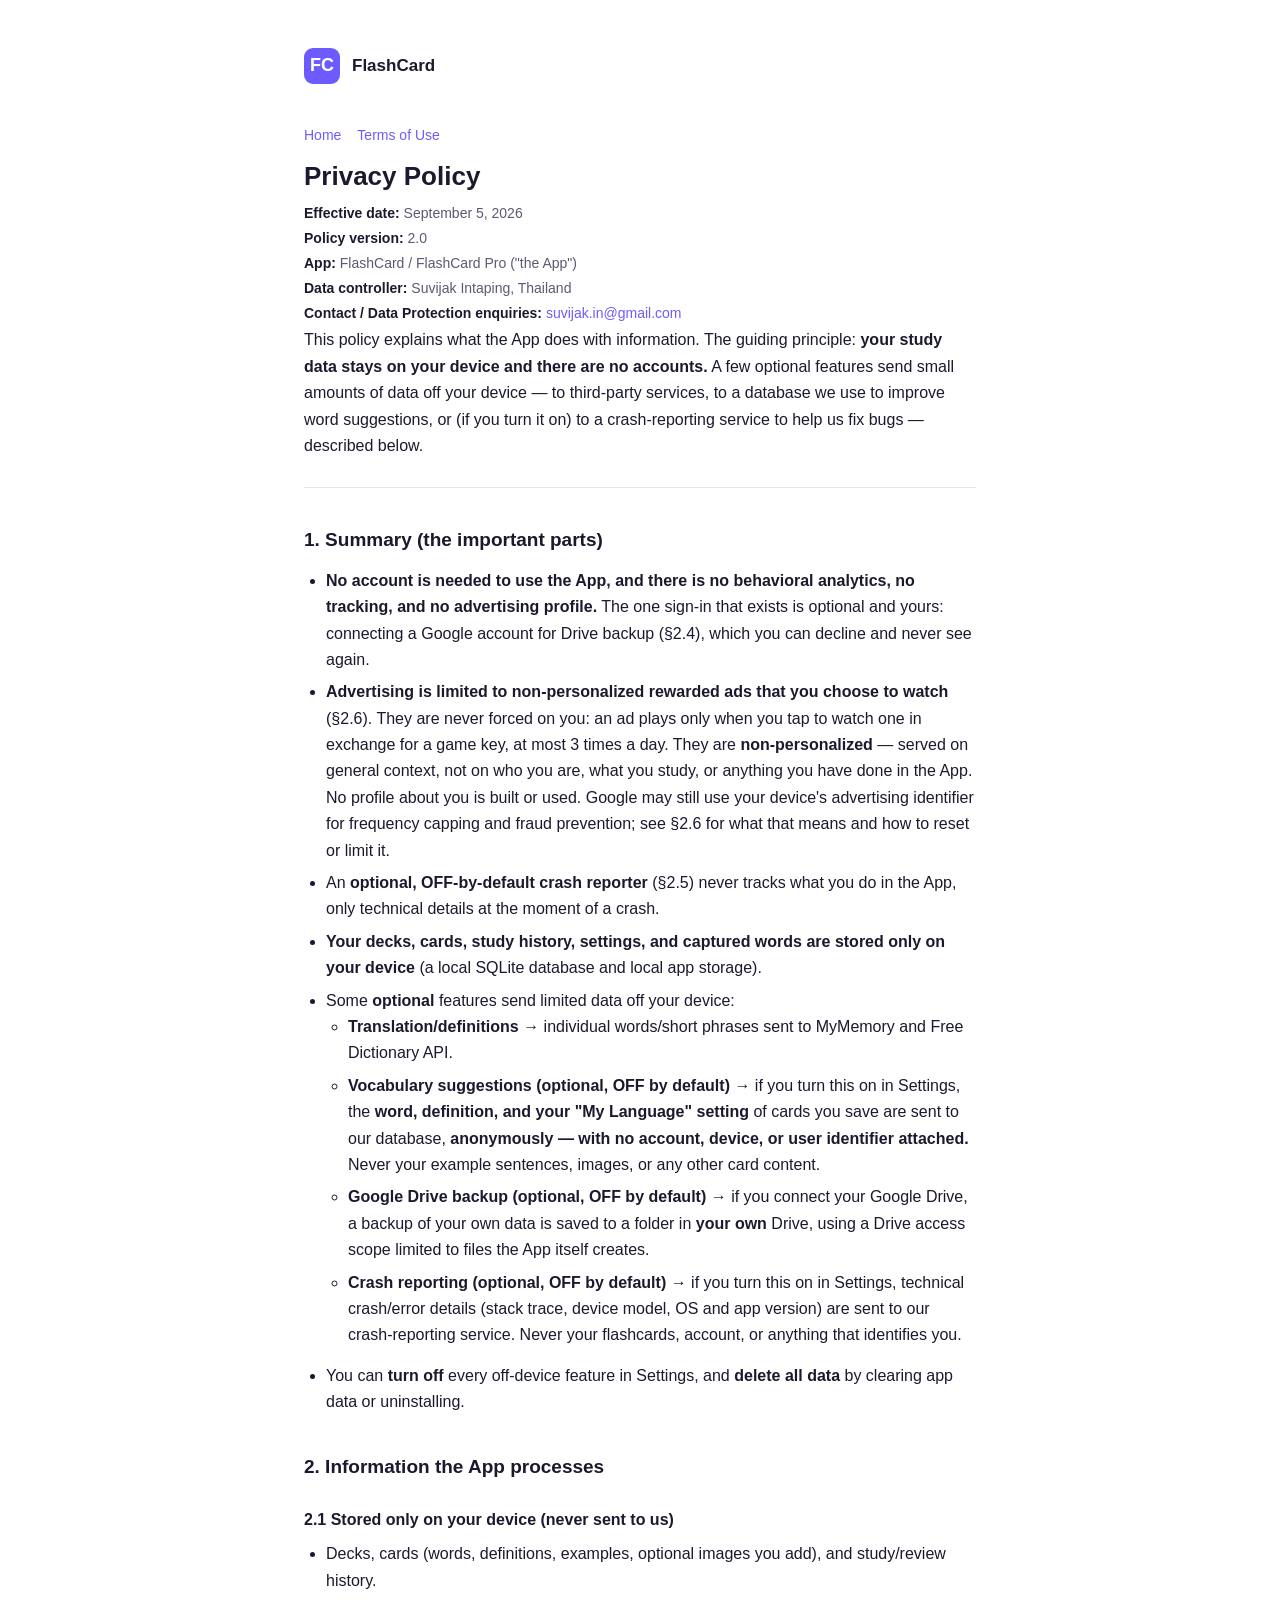
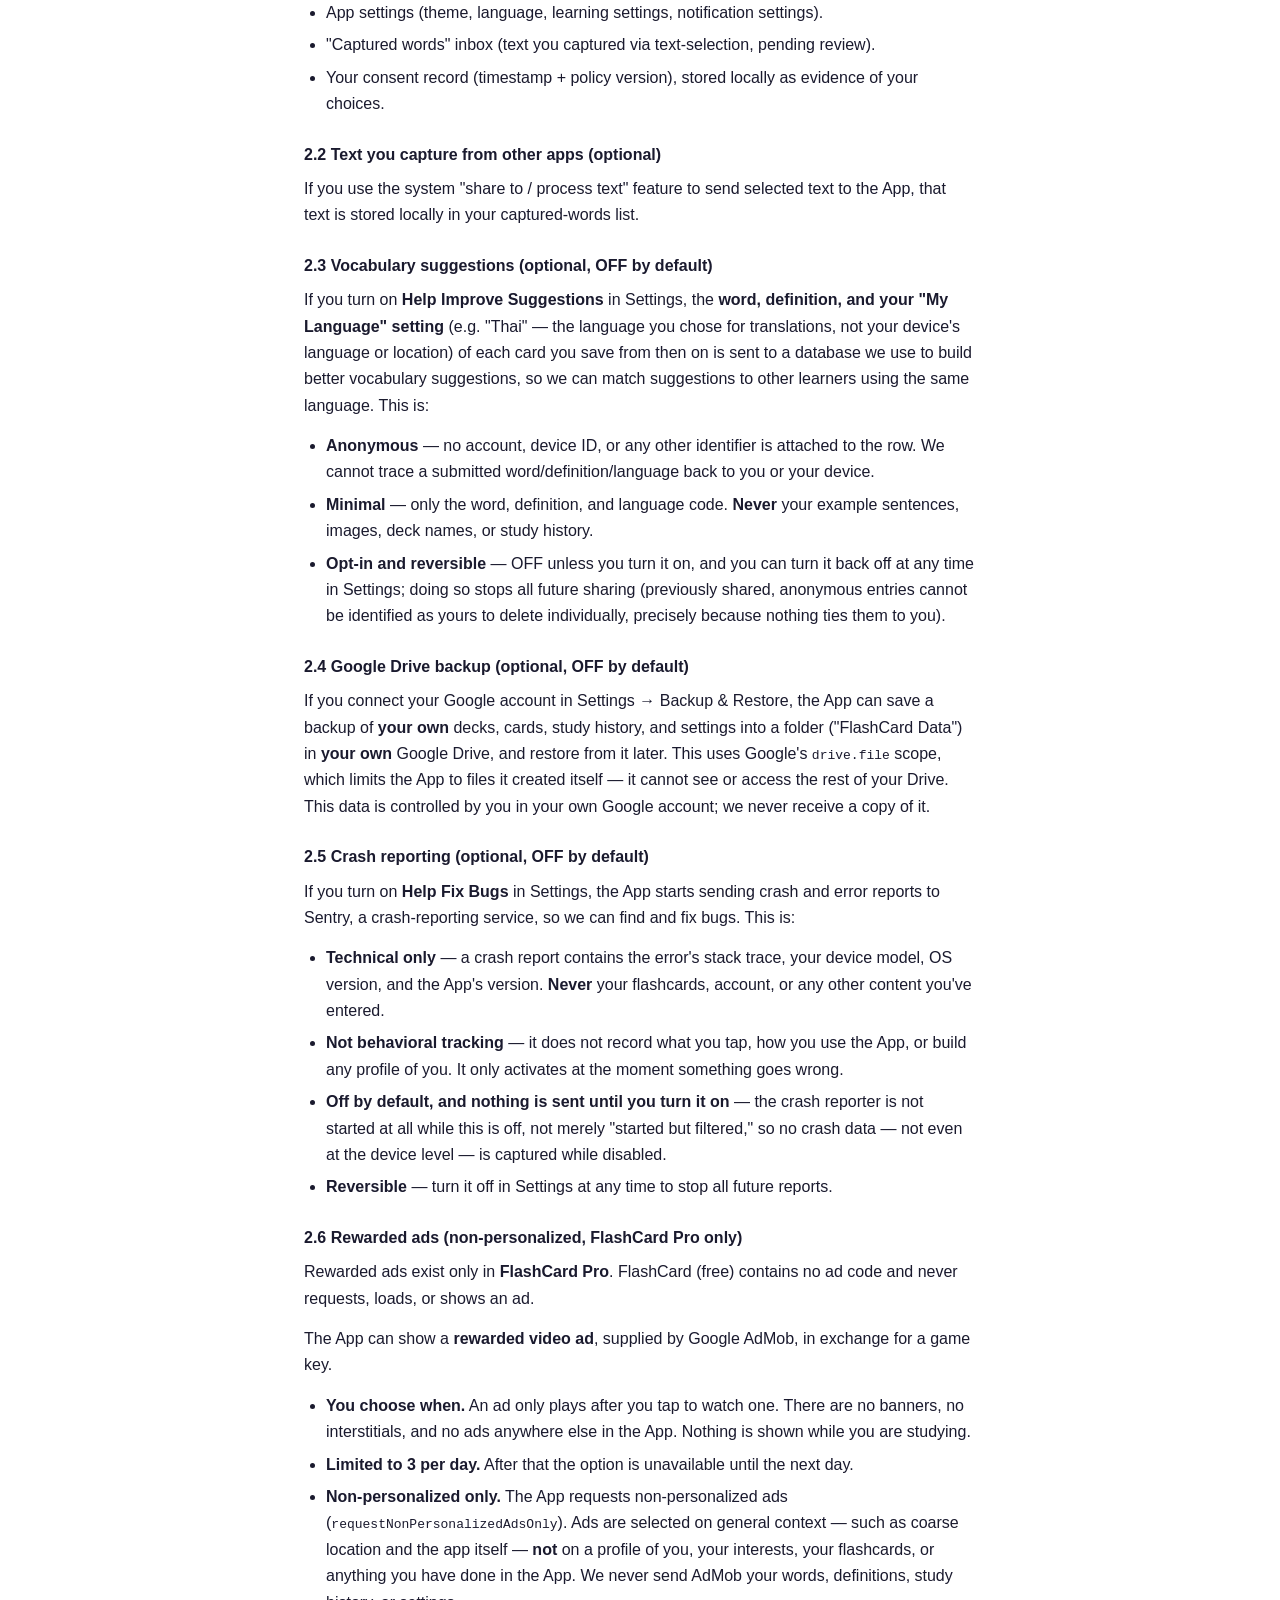
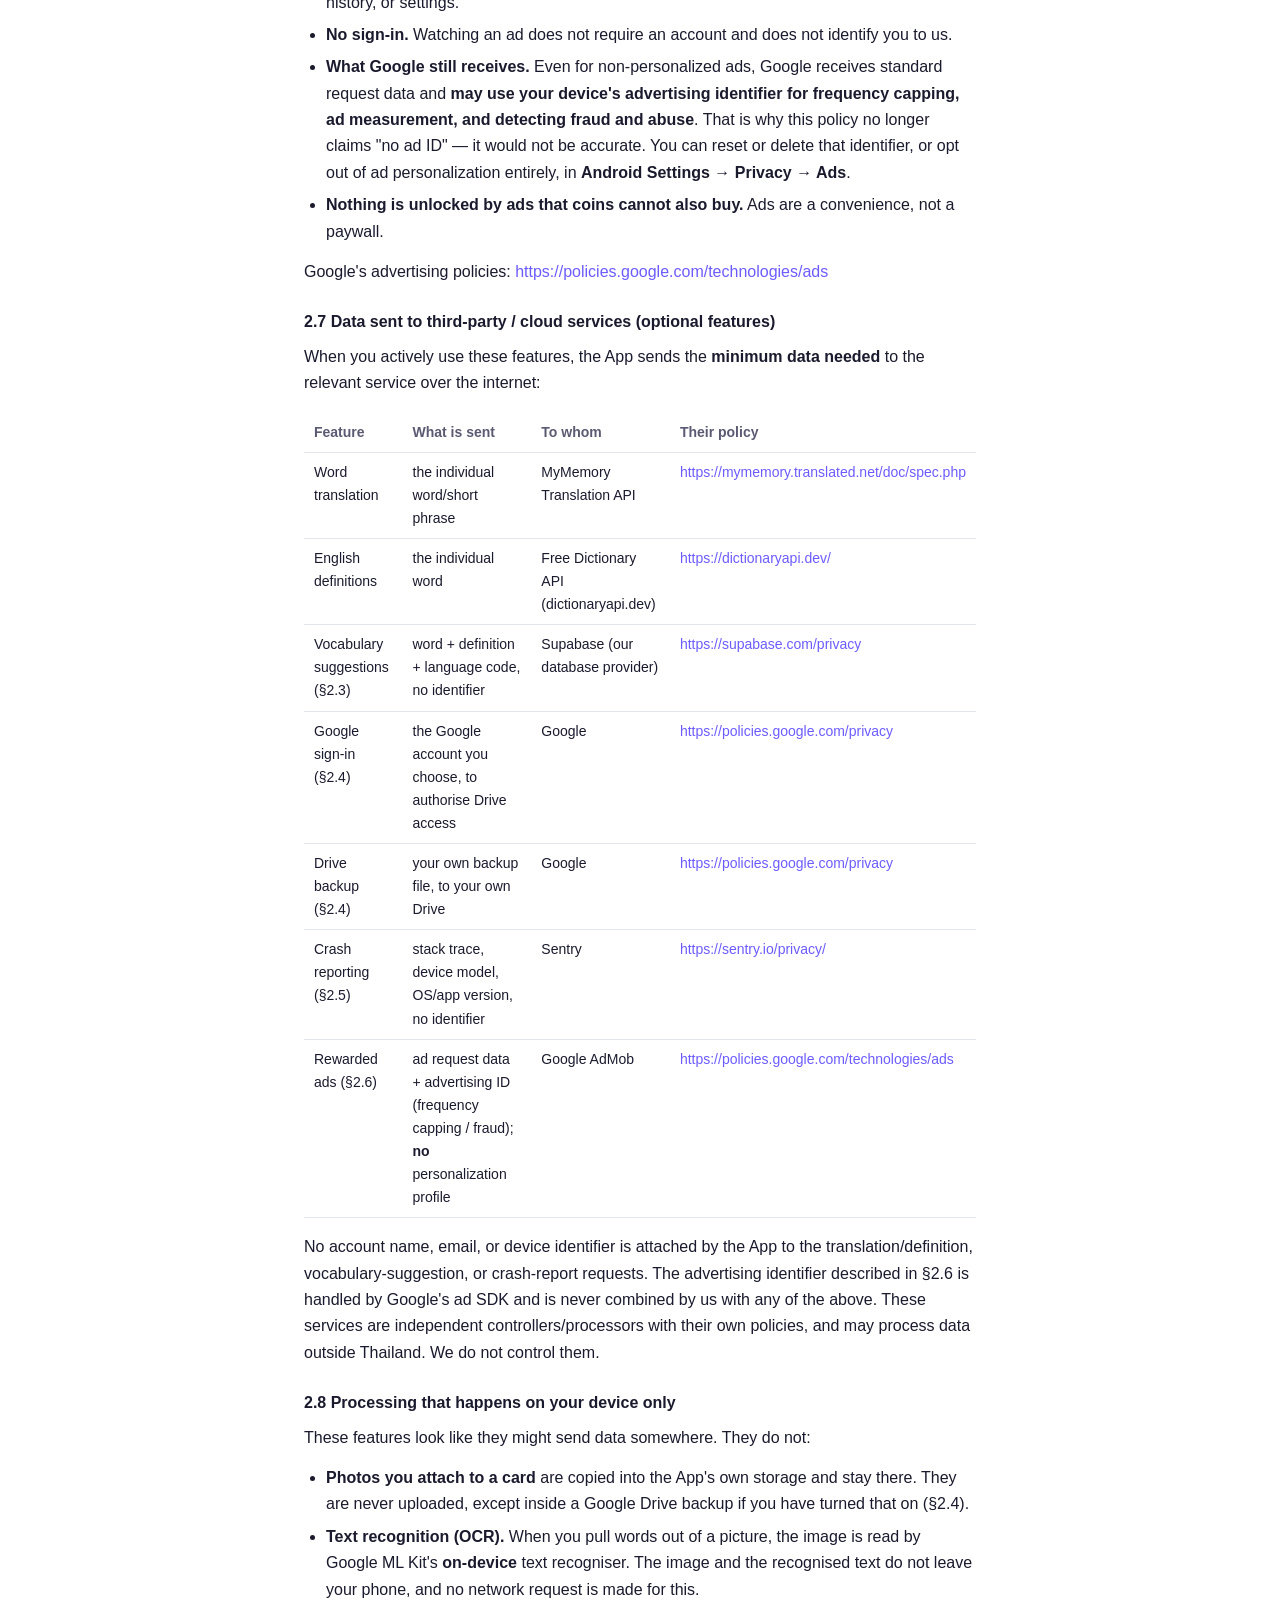
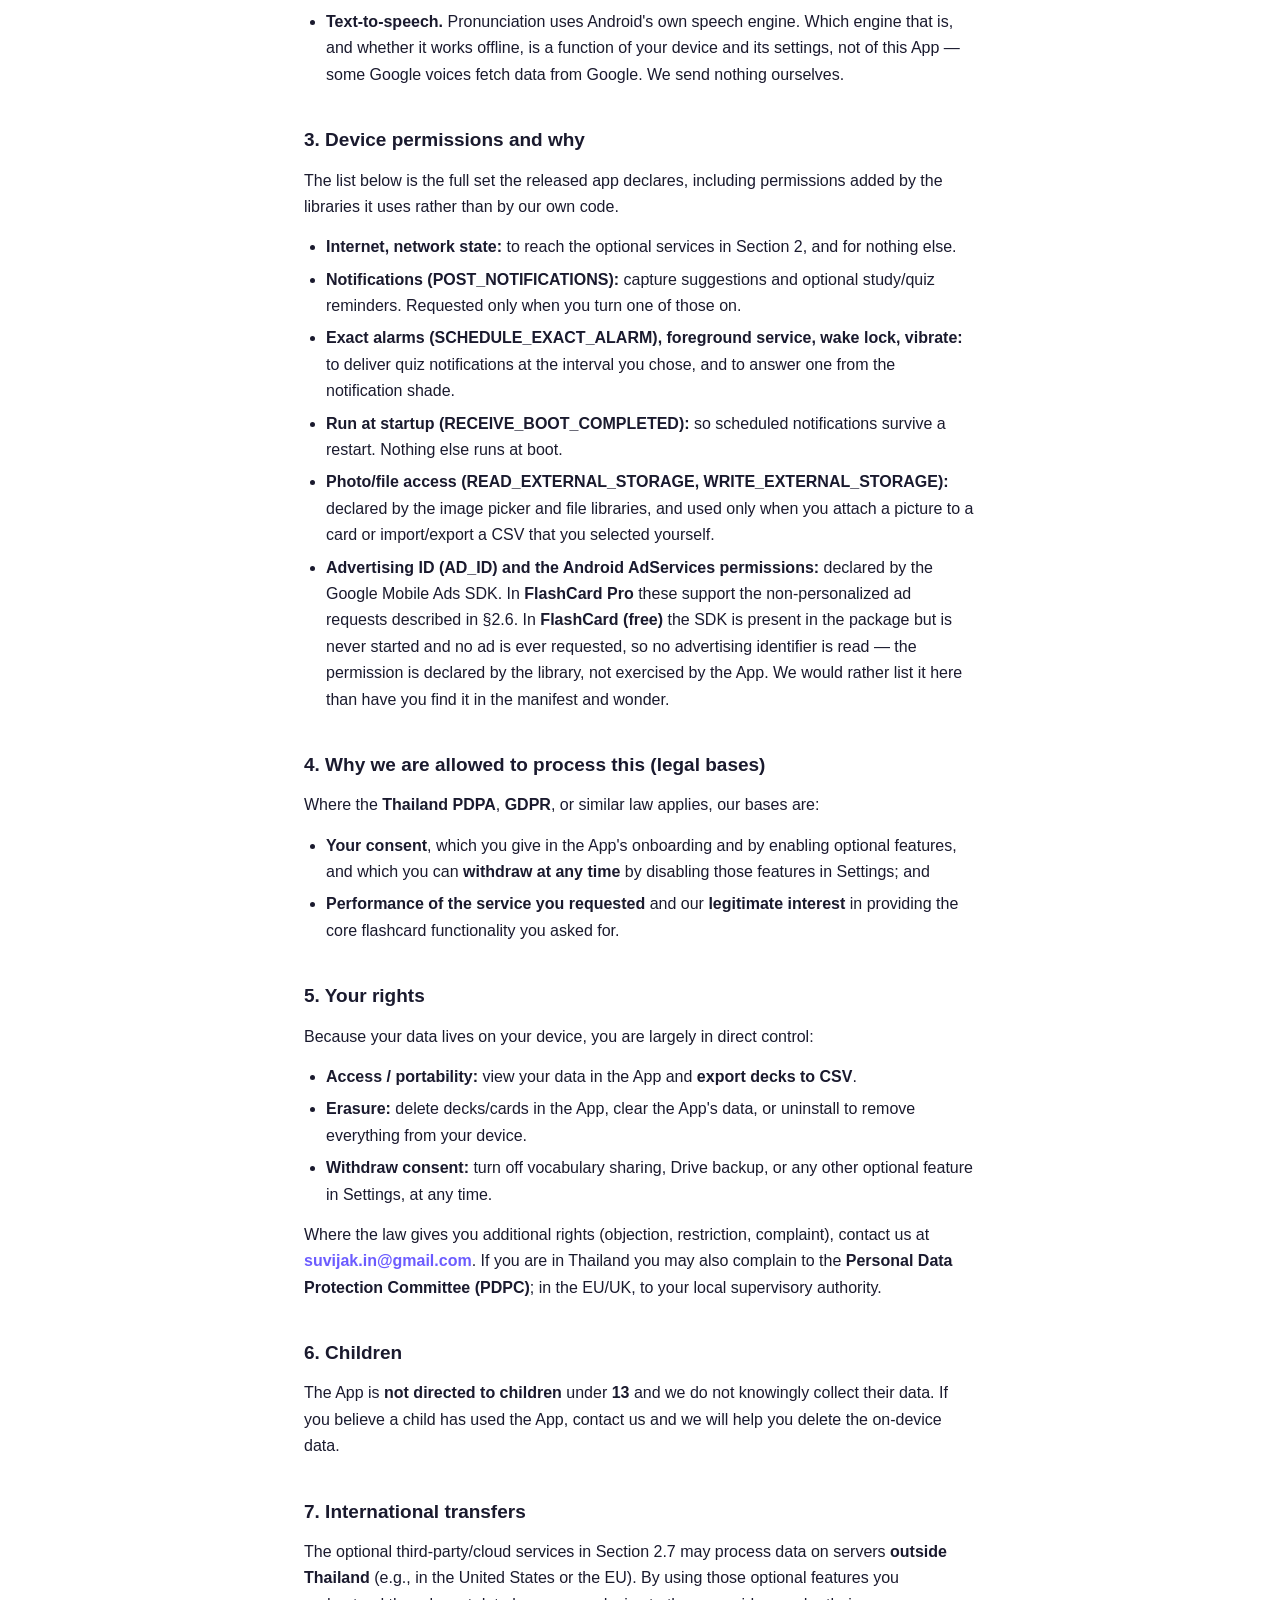
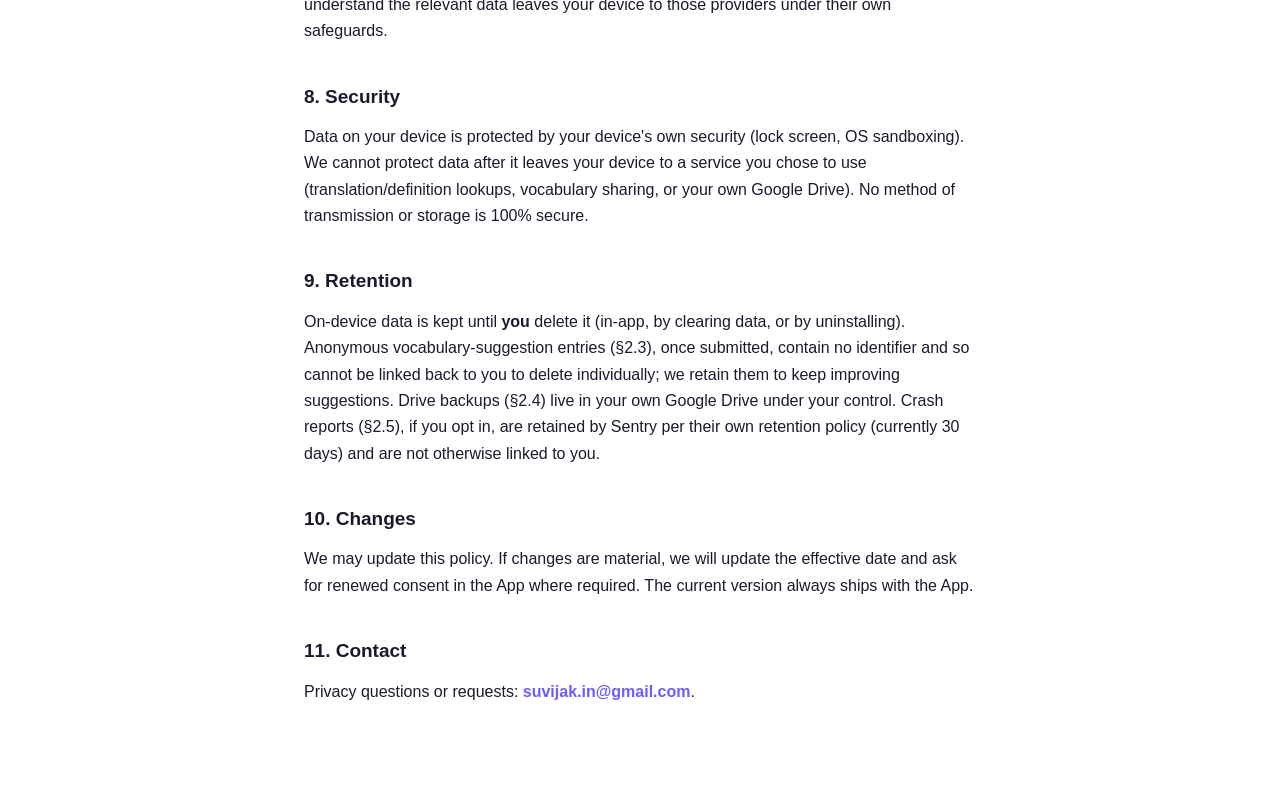
==== commit 827e399c: "Publish Privacy Policy and Terms of Use 2.0 The published pages had fallen behind the app. They stil" ====
--- a/privacy-policy.html
+++ b/privacy-policy.html
@@ -16,117 +16,127 @@
   <div class="nav-links"><a href="index.html">Home</a><a href="terms-of-use.html">Terms of Use</a></div>
 
   <h1>Privacy Policy</h1>
-  <p class="meta"><strong>Effective date:</strong> August 5, 2026</p>
-  <p class="meta"><strong>App:</strong> FlashCard / FlashCard Pro ("the App")</p>
+  <p class="meta"><strong>Effective date:</strong> September 5, 2026</p>
+  <p class="meta"><strong>Policy version:</strong> 2.0</p>
+  <p class="meta"><strong>App:</strong> FlashCard / FlashCard Pro (&quot;the App&quot;)</p>
   <p class="meta"><strong>Data controller:</strong> Suvijak Intaping, Thailand</p>
   <p class="meta"><strong>Contact / Data Protection enquiries:</strong> <a href="mailto:suvijak.in@gmail.com">suvijak.in@gmail.com</a></p>
 
-
   <p>This policy explains what the App does with information. The guiding principle: <strong>your study data stays on your device and there are no accounts.</strong> A few optional features send small amounts of data off your device — to third-party services, to a database we use to improve word suggestions, or (if you turn it on) to a crash-reporting service to help us fix bugs — described below.</p>
-
   <hr />
-
   <h2>1. Summary (the important parts)</h2>
   <ul>
-    <li><strong>No account, no sign-in, no advertising, no behavioral analytics, no tracking, no ad ID.</strong> The one exception is an <strong>optional, OFF-by-default crash reporter</strong> (§2.5) — it never tracks what you do in the App, only technical details at the moment of a crash.</li>
+    <li><strong>No account is needed to use the App, and there is no behavioral analytics, no tracking, and no advertising profile.</strong> The one sign-in that exists is optional and yours: connecting a Google account for Drive backup (§2.4), which you can decline and never see again.</li>
+    <li><strong>Advertising is limited to non-personalized rewarded ads that you choose to watch</strong> (§2.6). They are never forced on you: an ad plays only when you tap to watch one in exchange for a game key, at most 3 times a day. They are <strong>non-personalized</strong> — served on general context, not on who you are, what you study, or anything you have done in the App. No profile about you is built or used. Google may still use your device's advertising identifier for frequency capping and fraud prevention; see §2.6 for what that means and how to reset or limit it.</li>
+    <li>An <strong>optional, OFF-by-default crash reporter</strong> (§2.5) never tracks what you do in the App, only technical details at the moment of a crash.</li>
     <li><strong>Your decks, cards, study history, settings, and captured words are stored only on your device</strong> (a local SQLite database and local app storage).</li>
     <li>Some <strong>optional</strong> features send limited data off your device:
       <ul>
         <li><strong>Translation/definitions</strong> → individual words/short phrases sent to MyMemory and Free Dictionary API.</li>
-        <li><strong>Vocabulary suggestions (optional, OFF by default)</strong> → if you turn this on in Settings, the <strong>word, definition, and your "My Language" setting</strong> of cards you save are sent to our database, <strong>anonymously — with no account, device, or user identifier attached.</strong> Never your example sentences, images, or any other card content.</li>
+        <li><strong>Vocabulary suggestions (optional, OFF by default)</strong> → if you turn this on in Settings, the <strong>word, definition, and your &quot;My Language&quot; setting</strong> of cards you save are sent to our database, <strong>anonymously — with no account, device, or user identifier attached.</strong> Never your example sentences, images, or any other card content.</li>
         <li><strong>Google Drive backup (optional, OFF by default)</strong> → if you connect your Google Drive, a backup of your own data is saved to a folder in <strong>your own</strong> Drive, using a Drive access scope limited to files the App itself creates.</li>
         <li><strong>Crash reporting (optional, OFF by default)</strong> → if you turn this on in Settings, technical crash/error details (stack trace, device model, OS and app version) are sent to our crash-reporting service. Never your flashcards, account, or anything that identifies you.</li>
       </ul>
     </li>
     <li>You can <strong>turn off</strong> every off-device feature in Settings, and <strong>delete all data</strong> by clearing app data or uninstalling.</li>
   </ul>
-
   <h2>2. Information the App processes</h2>
-
   <h3>2.1 Stored only on your device (never sent to us)</h3>
   <ul>
     <li>Decks, cards (words, definitions, examples, optional images you add), and study/review history.</li>
     <li>App settings (theme, language, learning settings, notification settings).</li>
-    <li>"Captured words" inbox (text you captured via text-selection, pending review).</li>
+    <li>&quot;Captured words&quot; inbox (text you captured via text-selection, pending review).</li>
     <li>Your consent record (timestamp + policy version), stored locally as evidence of your choices.</li>
   </ul>
-
   <h3>2.2 Text you capture from other apps (optional)</h3>
-  <p>If you use the system "share to / process text" feature to send selected text to the App, that text is stored locally in your captured-words list.</p>
-
+  <p>If you use the system &quot;share to / process text&quot; feature to send selected text to the App, that text is stored locally in your captured-words list.</p>
   <h3>2.3 Vocabulary suggestions (optional, OFF by default)</h3>
-  <p>If you turn on <strong>Help Improve Suggestions</strong> in Settings, the <strong>word, definition, and your "My Language" setting</strong> (e.g. "Thai" — the language you chose for translations, not your device's language or location) of each card you save from then on is sent to a database we use to build better vocabulary suggestions, so we can match suggestions to other learners using the same language. This is:</p>
+  <p>If you turn on <strong>Help Improve Suggestions</strong> in Settings, the <strong>word, definition, and your &quot;My Language&quot; setting</strong> (e.g. &quot;Thai&quot; — the language you chose for translations, not your device's language or location) of each card you save from then on is sent to a database we use to build better vocabulary suggestions, so we can match suggestions to other learners using the same language. This is:</p>
   <ul>
     <li><strong>Anonymous</strong> — no account, device ID, or any other identifier is attached to the row. We cannot trace a submitted word/definition/language back to you or your device.</li>
     <li><strong>Minimal</strong> — only the word, definition, and language code. <strong>Never</strong> your example sentences, images, deck names, or study history.</li>
     <li><strong>Opt-in and reversible</strong> — OFF unless you turn it on, and you can turn it back off at any time in Settings; doing so stops all future sharing (previously shared, anonymous entries cannot be identified as yours to delete individually, precisely because nothing ties them to you).</li>
   </ul>
-
   <h3>2.4 Google Drive backup (optional, OFF by default)</h3>
-  <p>If you connect your Google account in Settings → Backup &amp; Restore, the App can save a backup of <strong>your own</strong> decks, cards, study history, and settings into a folder ("FlashCard Data") in <strong>your own</strong> Google Drive, and restore from it later. This uses Google's <code>drive.file</code> scope, which limits the App to files it created itself — it cannot see or access the rest of your Drive. This data is controlled by you in your own Google account; we never receive a copy of it.</p>
-
+  <p>If you connect your Google account in Settings → Backup &amp; Restore, the App can save a backup of <strong>your own</strong> decks, cards, study history, and settings into a folder (&quot;FlashCard Data&quot;) in <strong>your own</strong> Google Drive, and restore from it later. This uses Google's <code>drive.file</code> scope, which limits the App to files it created itself — it cannot see or access the rest of your Drive. This data is controlled by you in your own Google account; we never receive a copy of it.</p>
   <h3>2.5 Crash reporting (optional, OFF by default)</h3>
   <p>If you turn on <strong>Help Fix Bugs</strong> in Settings, the App starts sending crash and error reports to Sentry, a crash-reporting service, so we can find and fix bugs. This is:</p>
   <ul>
     <li><strong>Technical only</strong> — a crash report contains the error's stack trace, your device model, OS version, and the App's version. <strong>Never</strong> your flashcards, account, or any other content you've entered.</li>
     <li><strong>Not behavioral tracking</strong> — it does not record what you tap, how you use the App, or build any profile of you. It only activates at the moment something goes wrong.</li>
-    <li><strong>Off by default, and nothing is sent until you turn it on</strong> — the crash reporter is not started at all while this is off, not merely "started but filtered," so no crash data — not even at the device level — is captured while disabled.</li>
+    <li><strong>Off by default, and nothing is sent until you turn it on</strong> — the crash reporter is not started at all while this is off, not merely &quot;started but filtered,&quot; so no crash data — not even at the device level — is captured while disabled.</li>
     <li><strong>Reversible</strong> — turn it off in Settings at any time to stop all future reports.</li>
   </ul>
-
-  <h3>2.6 Data sent to third-party / cloud services (optional features)</h3>
+  <h3>2.6 Rewarded ads (non-personalized, FlashCard Pro only)</h3>
+  <p>Rewarded ads exist only in <strong>FlashCard Pro</strong>. FlashCard (free) contains no ad code and never requests, loads, or shows an ad.</p>
+  <p>The App can show a <strong>rewarded video ad</strong>, supplied by Google AdMob, in exchange for a game key.</p>
+  <ul>
+    <li><strong>You choose when.</strong> An ad only plays after you tap to watch one. There are no banners, no interstitials, and no ads anywhere else in the App. Nothing is shown while you are studying.</li>
+    <li><strong>Limited to 3 per day.</strong> After that the option is unavailable until the next day.</li>
+    <li><strong>Non-personalized only.</strong> The App requests non-personalized ads (<code>requestNonPersonalizedAdsOnly</code>). Ads are selected on general context — such as coarse location and the app itself — <strong>not</strong> on a profile of you, your interests, your flashcards, or anything you have done in the App. We never send AdMob your words, definitions, study history, or settings.</li>
+    <li><strong>No sign-in.</strong> Watching an ad does not require an account and does not identify you to us.</li>
+    <li><strong>What Google still receives.</strong> Even for non-personalized ads, Google receives standard request data and <strong>may use your device's advertising identifier for frequency capping, ad measurement, and detecting fraud and abuse</strong>. That is why this policy no longer claims &quot;no ad ID&quot; — it would not be accurate. You can reset or delete that identifier, or opt out of ad personalization entirely, in <strong>Android Settings → Privacy → Ads</strong>.</li>
+    <li><strong>Nothing is unlocked by ads that coins cannot also buy.</strong> Ads are a convenience, not a paywall.</li>
+  </ul>
+  <p>Google's advertising policies: <a href="https://policies.google.com/technologies/ads">https://policies.google.com/technologies/ads</a></p>
+  <h3>2.7 Data sent to third-party / cloud services (optional features)</h3>
   <p>When you actively use these features, the App sends the <strong>minimum data needed</strong> to the relevant service over the internet:</p>
   <table>
-    <tr><th>Feature</th><th>What is sent</th><th>To whom</th><th>Their policy</th></tr>
-    <tr><td>Word translation</td><td>the individual word/short phrase</td><td>MyMemory Translation API</td><td><a href="https://mymemory.translated.net/doc/spec.php">Link</a></td></tr>
-    <tr><td>English definitions</td><td>the individual word</td><td>Free Dictionary API (dictionaryapi.dev)</td><td><a href="https://dictionaryapi.dev/">Link</a></td></tr>
-    <tr><td>Vocabulary suggestions (§2.3)</td><td>word + definition + language code, no identifier</td><td>Supabase (our database provider)</td><td><a href="https://supabase.com/privacy">Link</a></td></tr>
-    <tr><td>Drive backup (§2.4)</td><td>your own backup file, to your own Drive</td><td>Google</td><td><a href="https://policies.google.com/privacy">Link</a></td></tr>
-    <tr><td>Crash reporting (§2.5)</td><td>stack trace, device model, OS/app version, no identifier</td><td>Sentry</td><td><a href="https://sentry.io/privacy/">Link</a></td></tr>
+    <thead><tr><th>Feature</th><th>What is sent</th><th>To whom</th><th>Their policy</th></tr></thead>
+    <tbody>
+      <tr><td>Word translation</td><td>the individual word/short phrase</td><td>MyMemory Translation API</td><td><a href="https://mymemory.translated.net/doc/spec.php">https://mymemory.translated.net/doc/spec.php</a></td></tr>
+      <tr><td>English definitions</td><td>the individual word</td><td>Free Dictionary API (dictionaryapi.dev)</td><td><a href="https://dictionaryapi.dev/">https://dictionaryapi.dev/</a></td></tr>
+      <tr><td>Vocabulary suggestions (§2.3)</td><td>word + definition + language code, no identifier</td><td>Supabase (our database provider)</td><td><a href="https://supabase.com/privacy">https://supabase.com/privacy</a></td></tr>
+      <tr><td>Google sign-in (§2.4)</td><td>the Google account you choose, to authorise Drive access</td><td>Google</td><td><a href="https://policies.google.com/privacy">https://policies.google.com/privacy</a></td></tr>
+      <tr><td>Drive backup (§2.4)</td><td>your own backup file, to your own Drive</td><td>Google</td><td><a href="https://policies.google.com/privacy">https://policies.google.com/privacy</a></td></tr>
+      <tr><td>Crash reporting (§2.5)</td><td>stack trace, device model, OS/app version, no identifier</td><td>Sentry</td><td><a href="https://sentry.io/privacy/">https://sentry.io/privacy/</a></td></tr>
+      <tr><td>Rewarded ads (§2.6)</td><td>ad request data + advertising ID (frequency capping / fraud); <strong>no</strong> personalization profile</td><td>Google AdMob</td><td><a href="https://policies.google.com/technologies/ads">https://policies.google.com/technologies/ads</a></td></tr>
+    </tbody>
   </table>
-  <p>No account name, email, or device identifier is attached by the App to the translation/definition, vocabulary-suggestion, or crash-report requests. These services are independent controllers/processors with their own policies, and may process data outside Thailand. We do not control them.</p>
-
+  <p>No account name, email, or device identifier is attached by the App to the translation/definition, vocabulary-suggestion, or crash-report requests. The advertising identifier described in §2.6 is handled by Google's ad SDK and is never combined by us with any of the above. These services are independent controllers/processors with their own policies, and may process data outside Thailand. We do not control them.</p>
+  <h3>2.8 Processing that happens on your device only</h3>
+  <p>These features look like they might send data somewhere. They do not:</p>
+  <ul>
+    <li><strong>Photos you attach to a card</strong> are copied into the App's own storage and stay there. They are never uploaded, except inside a Google Drive backup if you have turned that on (§2.4).</li>
+    <li><strong>Text recognition (OCR).</strong> When you pull words out of a picture, the image is read by Google ML Kit's <strong>on-device</strong> text recogniser. The image and the recognised text do not leave your phone, and no network request is made for this.</li>
+    <li><strong>Text-to-speech.</strong> Pronunciation uses Android's own speech engine. Which engine that is, and whether it works offline, is a function of your device and its settings, not of this App — some Google voices fetch data from Google. We send nothing ourselves.</li>
+  </ul>
   <h2>3. Device permissions and why</h2>
+  <p>The list below is the full set the released app declares, including permissions added by the libraries it uses rather than by our own code.</p>
   <ul>
-    <li><strong>Notifications (POST_NOTIFICATIONS):</strong> to show capture suggestions and optional study/quiz reminders.</li>
-    <li><strong>Foreground service:</strong> used by the quiz-notification scheduler.</li>
+    <li><strong>Internet, network state:</strong> to reach the optional services in Section 2, and for nothing else.</li>
+    <li><strong>Notifications (POST_NOTIFICATIONS):</strong> capture suggestions and optional study/quiz reminders. Requested only when you turn one of those on.</li>
+    <li><strong>Exact alarms (SCHEDULE_EXACT_ALARM), foreground service, wake lock, vibrate:</strong> to deliver quiz notifications at the interval you chose, and to answer one from the notification shade.</li>
+    <li><strong>Run at startup (RECEIVE_BOOT_COMPLETED):</strong> so scheduled notifications survive a restart. Nothing else runs at boot.</li>
+    <li><strong>Photo/file access (READ_EXTERNAL_STORAGE, WRITE_EXTERNAL_STORAGE):</strong> declared by the image picker and file libraries, and used only when you attach a picture to a card or import/export a CSV that you selected yourself.</li>
+    <li><strong>Advertising ID (AD_ID) and the Android AdServices permissions:</strong> declared by the Google Mobile Ads SDK. In <strong>FlashCard Pro</strong> these support the non-personalized ad requests described in §2.6. In <strong>FlashCard (free)</strong> the SDK is present in the package but is never started and no ad is ever requested, so no advertising identifier is read — the permission is declared by the library, not exercised by the App. We would rather list it here than have you find it in the manifest and wonder.</li>
   </ul>
-
   <h2>4. Why we are allowed to process this (legal bases)</h2>
   <p>Where the <strong>Thailand PDPA</strong>, <strong>GDPR</strong>, or similar law applies, our bases are:</p>
   <ul>
     <li><strong>Your consent</strong>, which you give in the App's onboarding and by enabling optional features, and which you can <strong>withdraw at any time</strong> by disabling those features in Settings; and</li>
     <li><strong>Performance of the service you requested</strong> and our <strong>legitimate interest</strong> in providing the core flashcard functionality you asked for.</li>
   </ul>
-
   <h2>5. Your rights</h2>
   <p>Because your data lives on your device, you are largely in direct control:</p>
   <ul>
     <li><strong>Access / portability:</strong> view your data in the App and <strong>export decks to CSV</strong>.</li>
     <li><strong>Erasure:</strong> delete decks/cards in the App, clear the App's data, or uninstall to remove everything from your device.</li>
-    <li><strong>Withdraw consent:</strong> turn off vocabulary sharing, Drive backup, crash reporting, or any other optional feature in Settings, at any time.</li>
+    <li><strong>Withdraw consent:</strong> turn off vocabulary sharing, Drive backup, or any other optional feature in Settings, at any time.</li>
   </ul>
-  <p>Where the law gives you additional rights (objection, restriction, complaint), contact us at <a href="mailto:suvijak.in@gmail.com">suvijak.in@gmail.com</a>. If you are in Thailand you may also complain to the <strong>Personal Data Protection Committee (PDPC)</strong>; in the EU/UK, to your local supervisory authority.</p>
-
+  <p>Where the law gives you additional rights (objection, restriction, complaint), contact us at <strong><a href="mailto:suvijak.in@gmail.com">suvijak.in@gmail.com</a></strong>. If you are in Thailand you may also complain to the <strong>Personal Data Protection Committee (PDPC)</strong>; in the EU/UK, to your local supervisory authority.</p>
   <h2>6. Children</h2>
   <p>The App is <strong>not directed to children</strong> under <strong>13</strong> and we do not knowingly collect their data. If you believe a child has used the App, contact us and we will help you delete the on-device data.</p>
-
   <h2>7. International transfers</h2>
-  <p>The optional third-party/cloud services in Section 2.6 may process data on servers <strong>outside Thailand</strong> (e.g., in the United States or the EU). By using those optional features you understand the relevant data leaves your device to those providers under their own safeguards.</p>
-
+  <p>The optional third-party/cloud services in Section 2.7 may process data on servers <strong>outside Thailand</strong> (e.g., in the United States or the EU). By using those optional features you understand the relevant data leaves your device to those providers under their own safeguards.</p>
   <h2>8. Security</h2>
   <p>Data on your device is protected by your device's own security (lock screen, OS sandboxing). We cannot protect data after it leaves your device to a service you chose to use (translation/definition lookups, vocabulary sharing, or your own Google Drive). No method of transmission or storage is 100% secure.</p>
-
   <h2>9. Retention</h2>
   <p>On-device data is kept until <strong>you</strong> delete it (in-app, by clearing data, or by uninstalling). Anonymous vocabulary-suggestion entries (§2.3), once submitted, contain no identifier and so cannot be linked back to you to delete individually; we retain them to keep improving suggestions. Drive backups (§2.4) live in your own Google Drive under your control. Crash reports (§2.5), if you opt in, are retained by Sentry per their own retention policy (currently 30 days) and are not otherwise linked to you.</p>
-
   <h2>10. Changes</h2>
   <p>We may update this policy. If changes are material, we will update the effective date and ask for renewed consent in the App where required. The current version always ships with the App.</p>
-
   <h2>11. Contact</h2>
-  <p>Privacy questions or requests: <a href="mailto:suvijak.in@gmail.com">suvijak.in@gmail.com</a>.</p>
-
-  <footer>FlashCard — Privacy Policy · Last updated August 5, 2026</footer>
+  <p>Privacy questions or requests: <strong><a href="mailto:suvijak.in@gmail.com">suvijak.in@gmail.com</a></strong>.</p>
 </div>
 </body>
 </html>
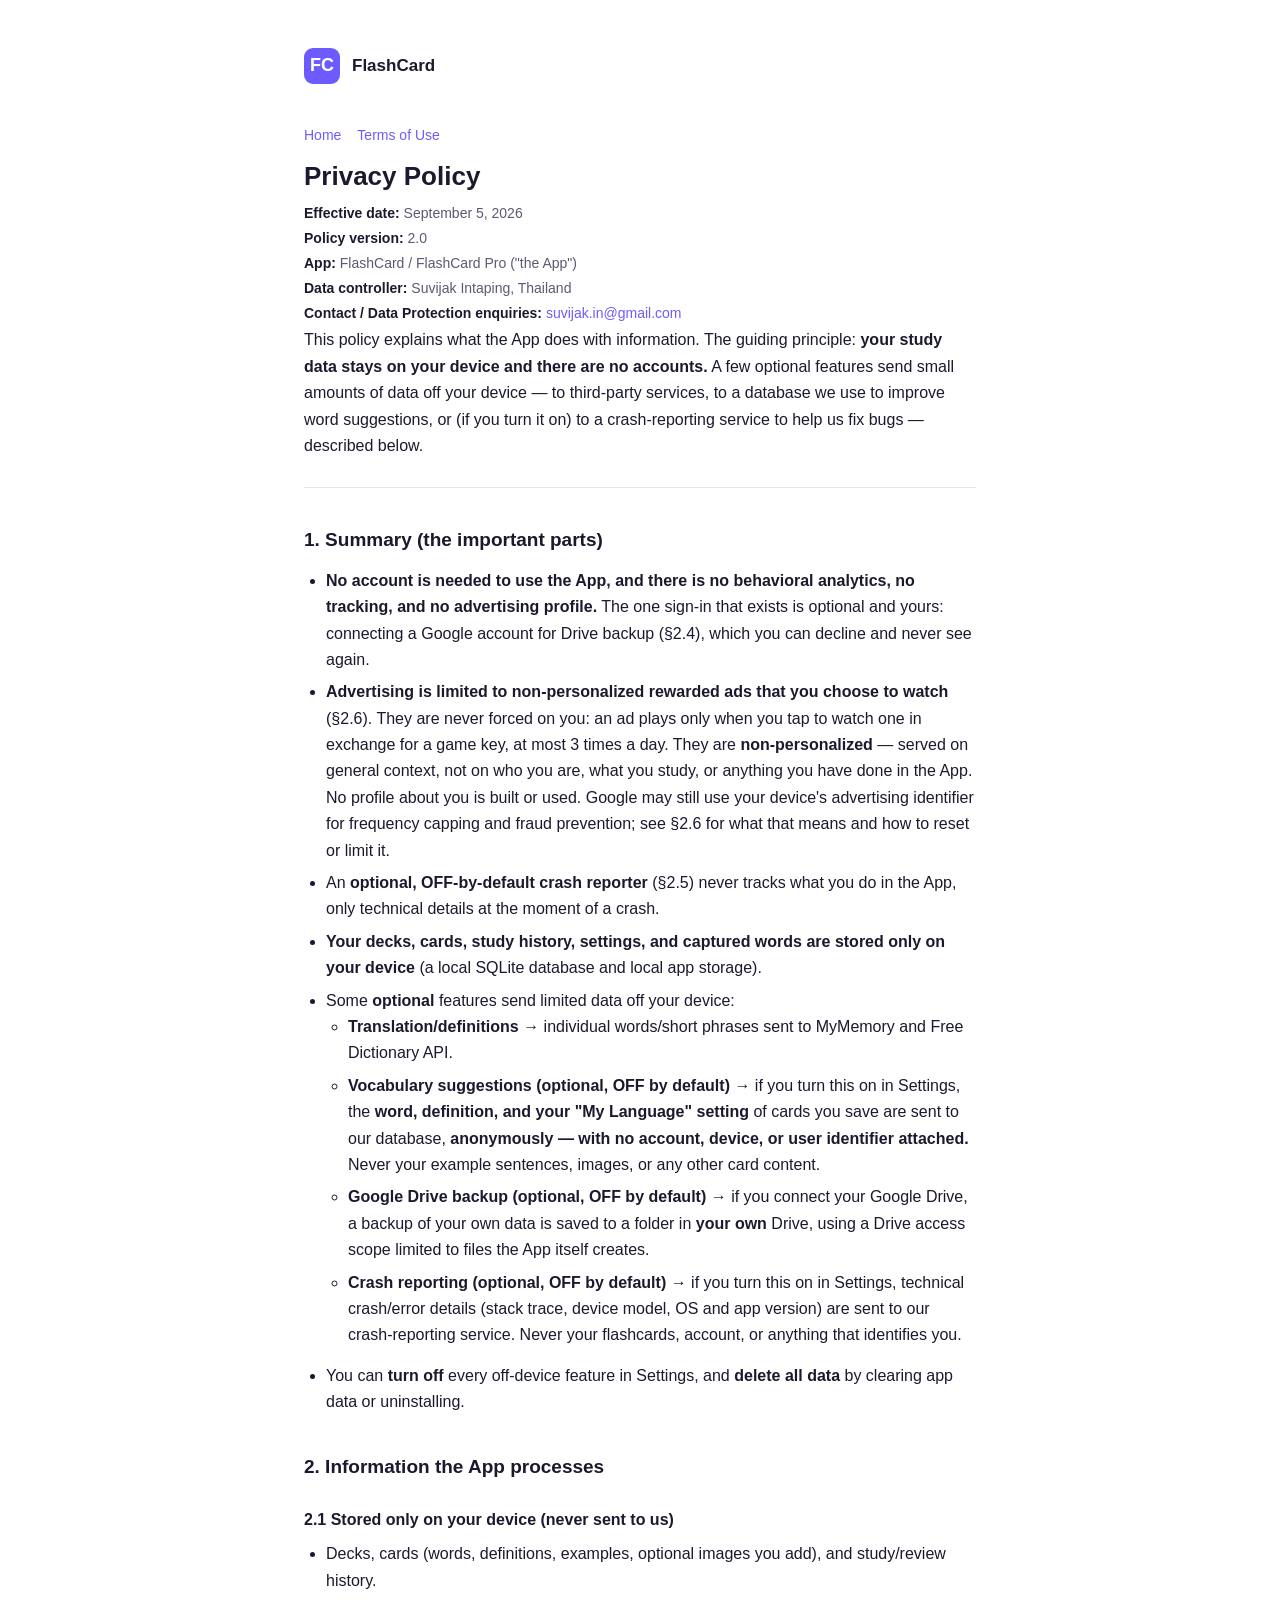
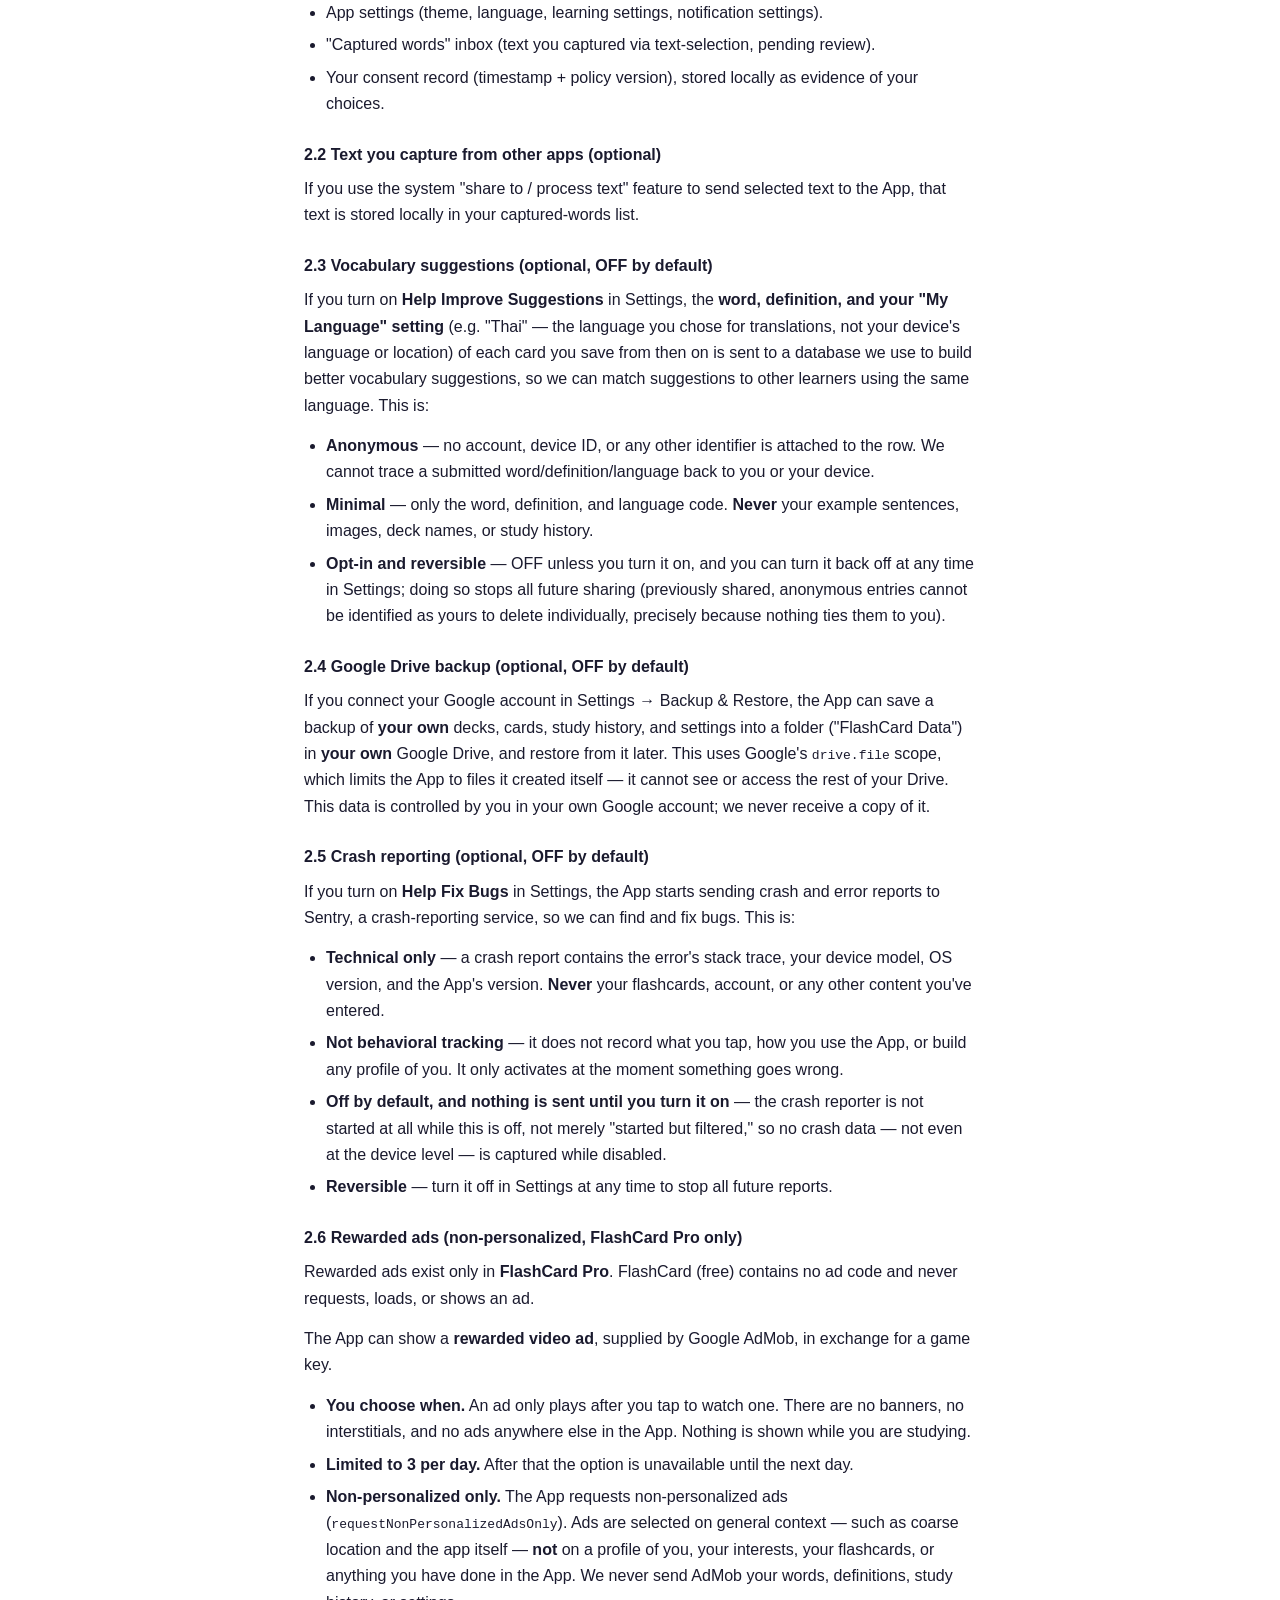
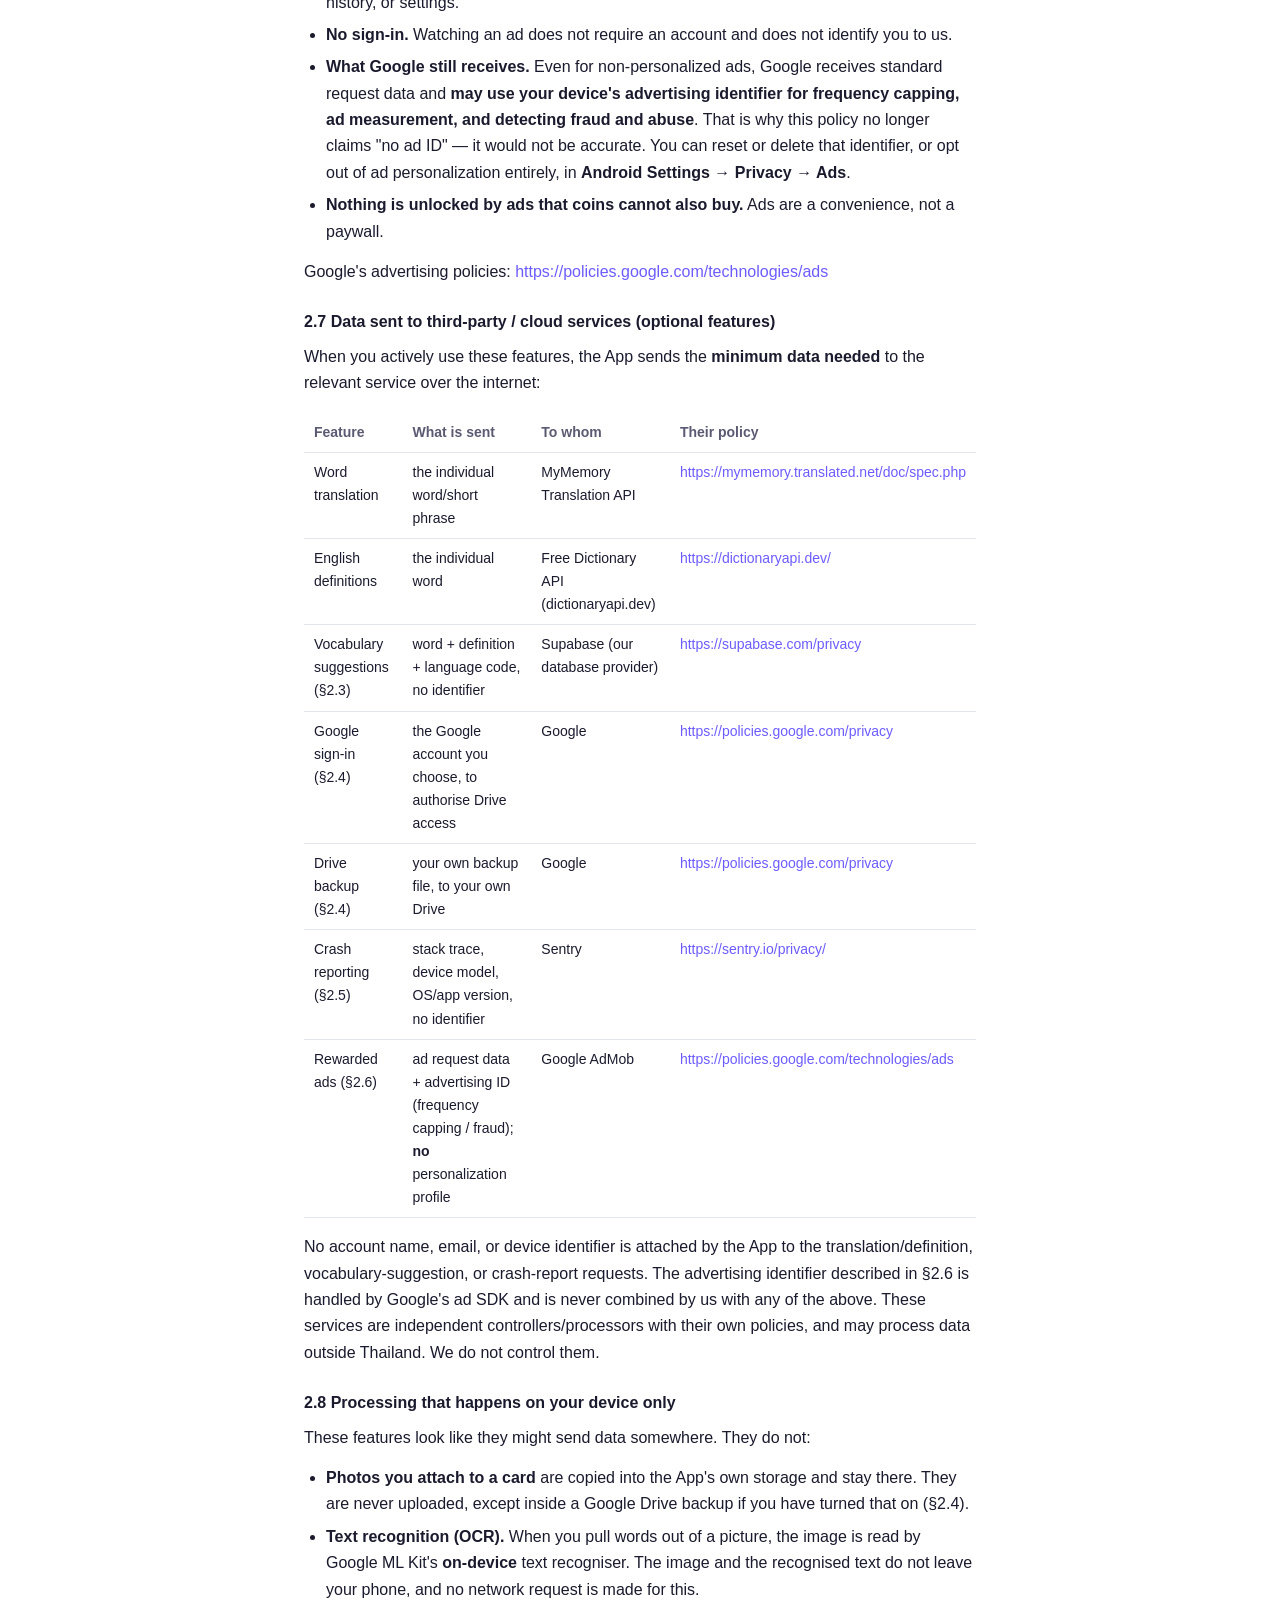
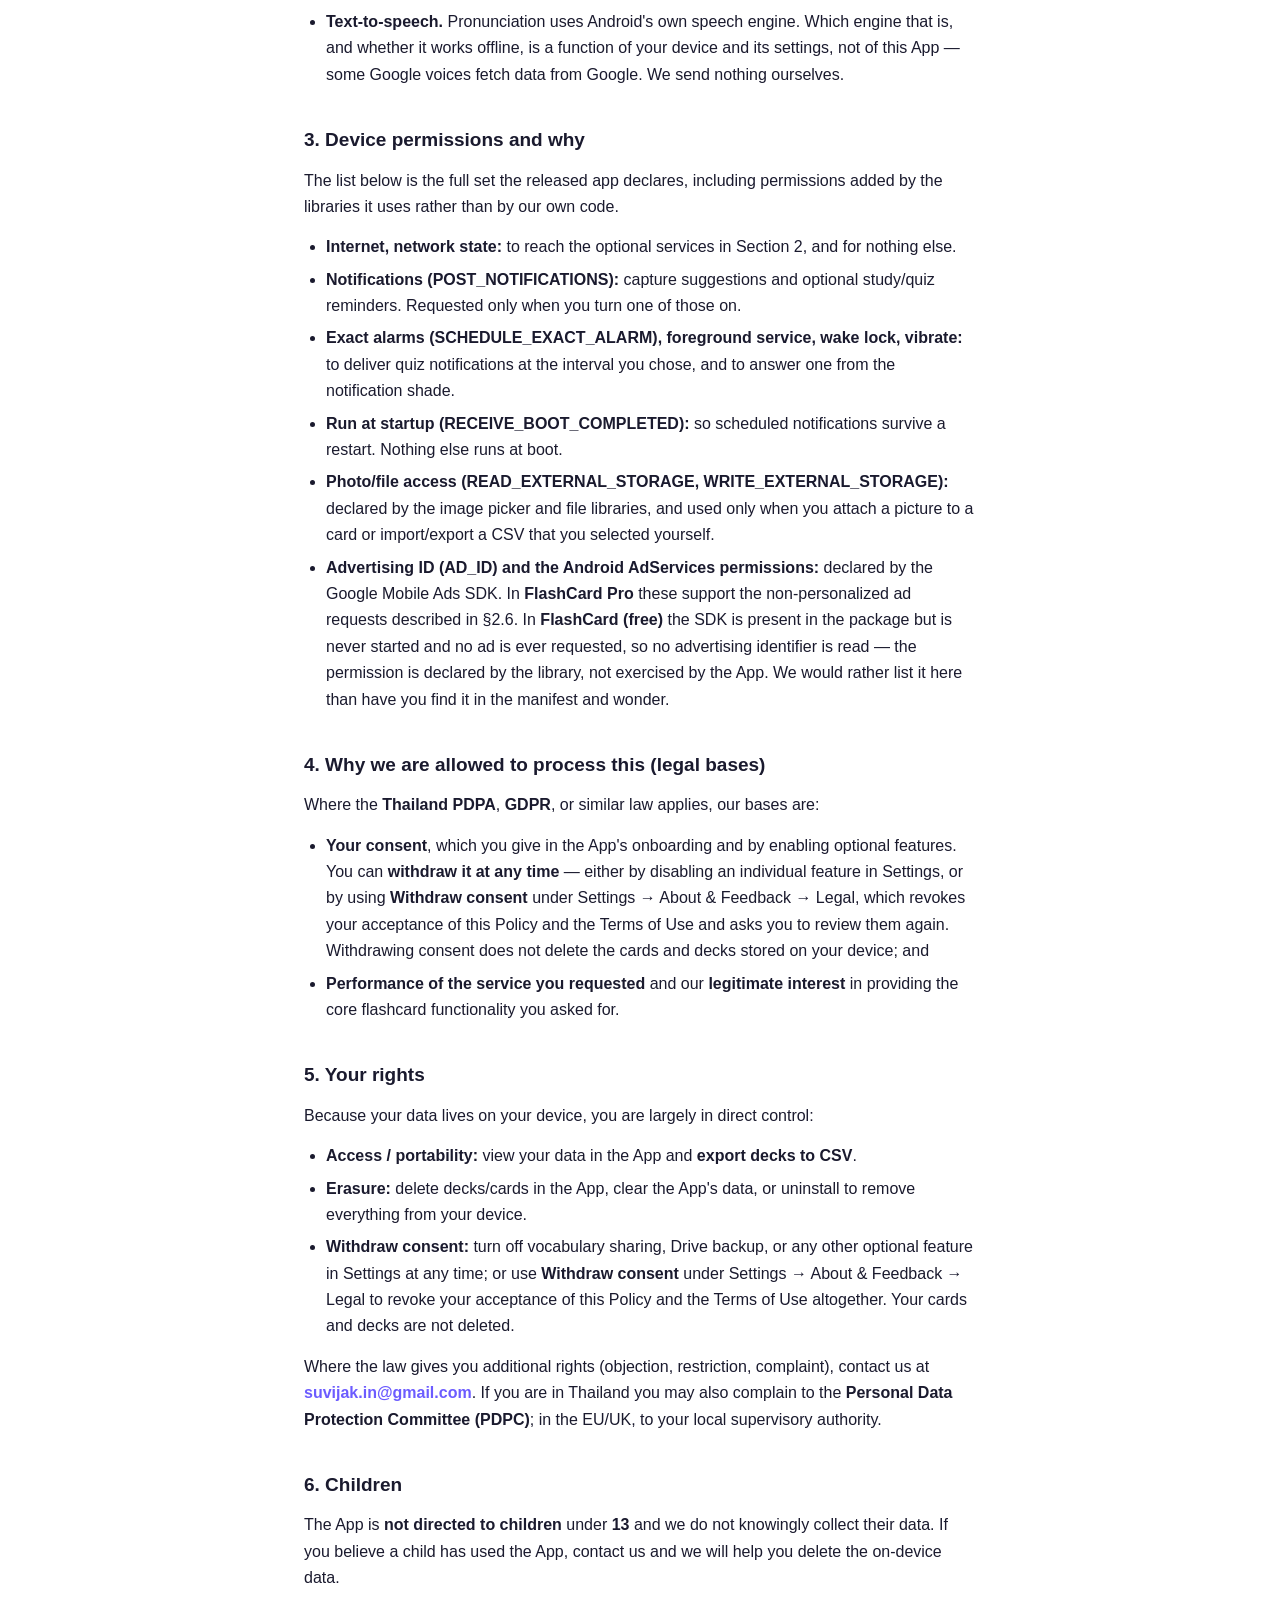
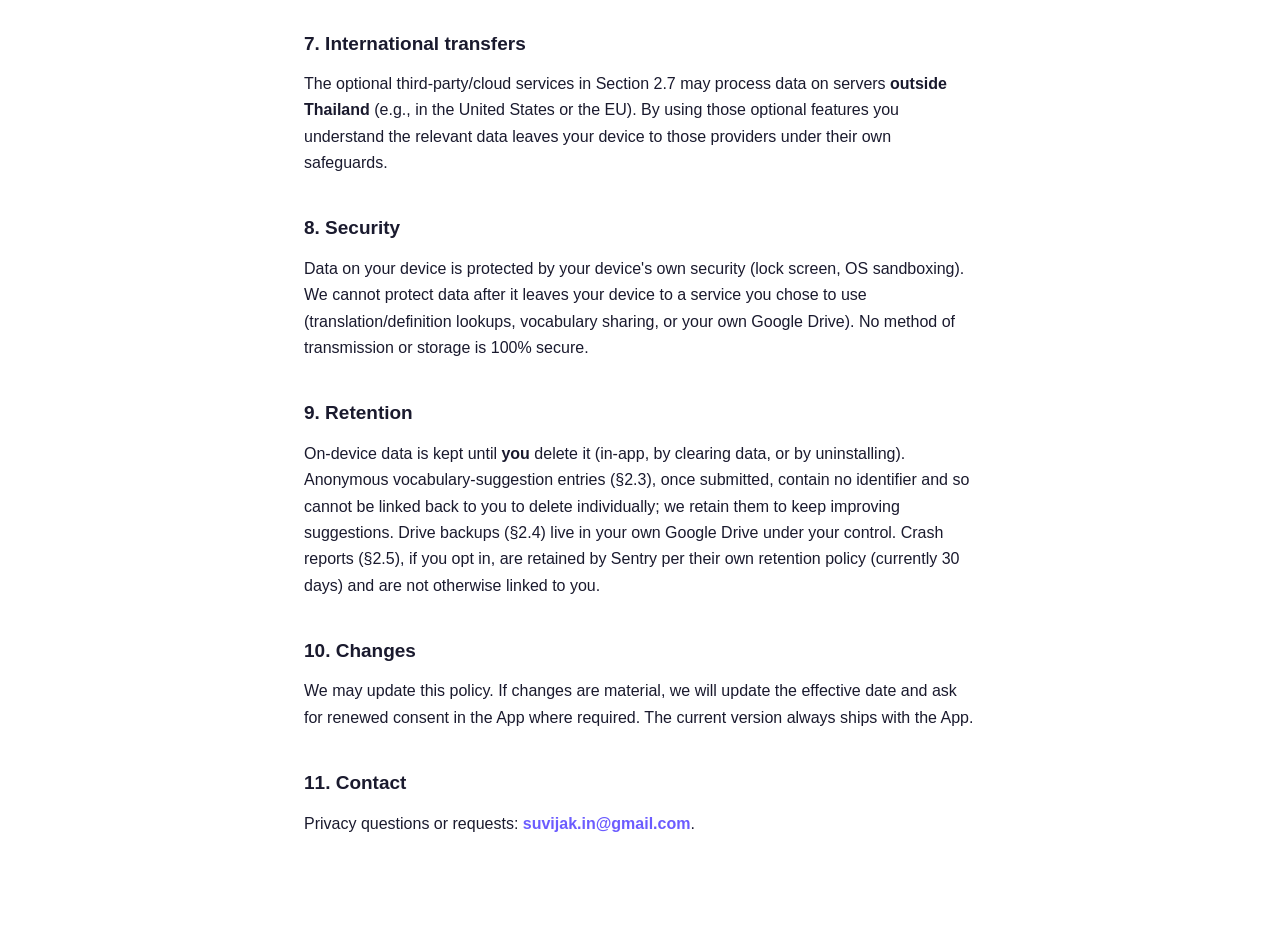
==== commit 95f2c5ce: "Publish the deck catalogue, and the withdraw-consent wording Adds decks/, the catalogue the app's Ge" ====
--- a/privacy-policy.html
+++ b/privacy-policy.html
@@ -114,7 +114,7 @@
   <h2>4. Why we are allowed to process this (legal bases)</h2>
   <p>Where the <strong>Thailand PDPA</strong>, <strong>GDPR</strong>, or similar law applies, our bases are:</p>
   <ul>
-    <li><strong>Your consent</strong>, which you give in the App's onboarding and by enabling optional features, and which you can <strong>withdraw at any time</strong> by disabling those features in Settings; and</li>
+    <li><strong>Your consent</strong>, which you give in the App's onboarding and by enabling optional features. You can <strong>withdraw it at any time</strong> — either by disabling an individual feature in Settings, or by using <strong>Withdraw consent</strong> under Settings → About &amp; Feedback → Legal, which revokes your acceptance of this Policy and the Terms of Use and asks you to review them again. Withdrawing consent does not delete the cards and decks stored on your device; and</li>
     <li><strong>Performance of the service you requested</strong> and our <strong>legitimate interest</strong> in providing the core flashcard functionality you asked for.</li>
   </ul>
   <h2>5. Your rights</h2>
@@ -122,7 +122,7 @@
   <ul>
     <li><strong>Access / portability:</strong> view your data in the App and <strong>export decks to CSV</strong>.</li>
     <li><strong>Erasure:</strong> delete decks/cards in the App, clear the App's data, or uninstall to remove everything from your device.</li>
-    <li><strong>Withdraw consent:</strong> turn off vocabulary sharing, Drive backup, or any other optional feature in Settings, at any time.</li>
+    <li><strong>Withdraw consent:</strong> turn off vocabulary sharing, Drive backup, or any other optional feature in Settings at any time; or use <strong>Withdraw consent</strong> under Settings → About &amp; Feedback → Legal to revoke your acceptance of this Policy and the Terms of Use altogether. Your cards and decks are not deleted.</li>
   </ul>
   <p>Where the law gives you additional rights (objection, restriction, complaint), contact us at <strong><a href="mailto:suvijak.in@gmail.com">suvijak.in@gmail.com</a></strong>. If you are in Thailand you may also complain to the <strong>Personal Data Protection Committee (PDPC)</strong>; in the EU/UK, to your local supervisory authority.</p>
   <h2>6. Children</h2>
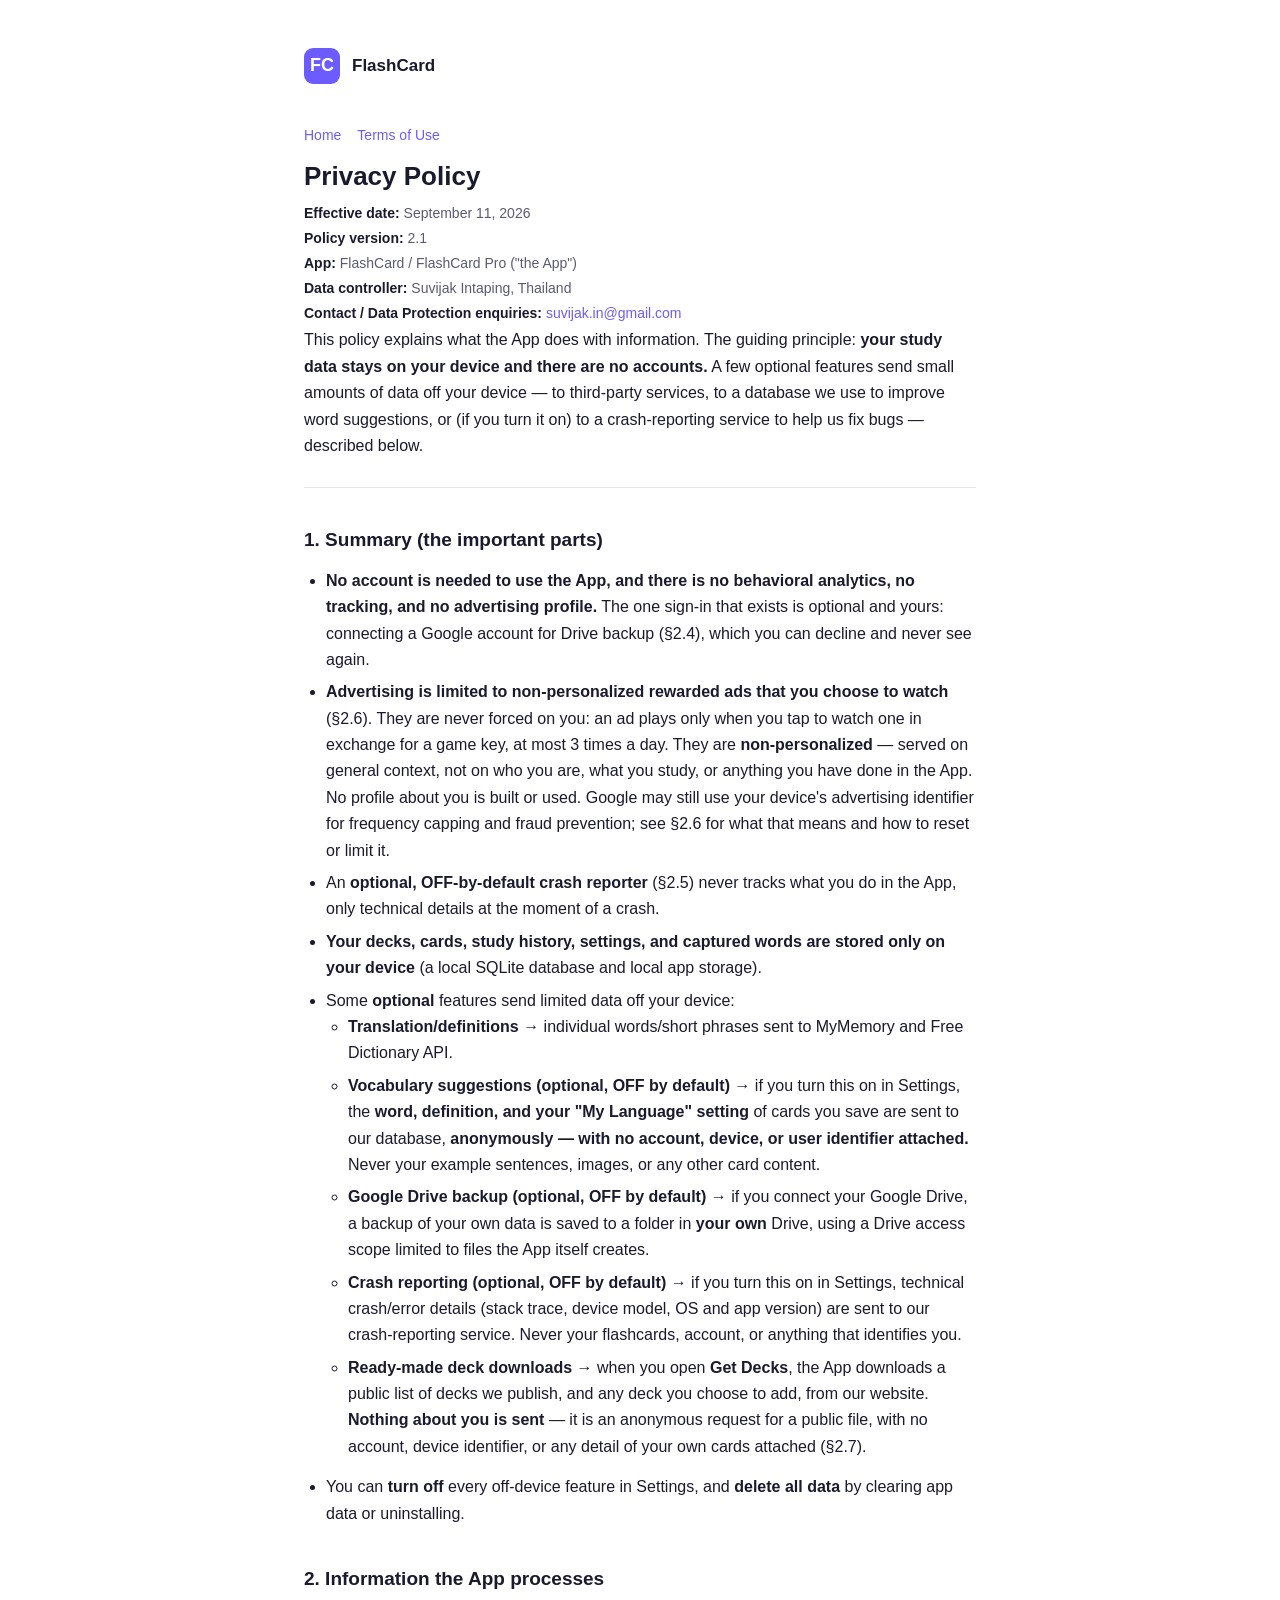
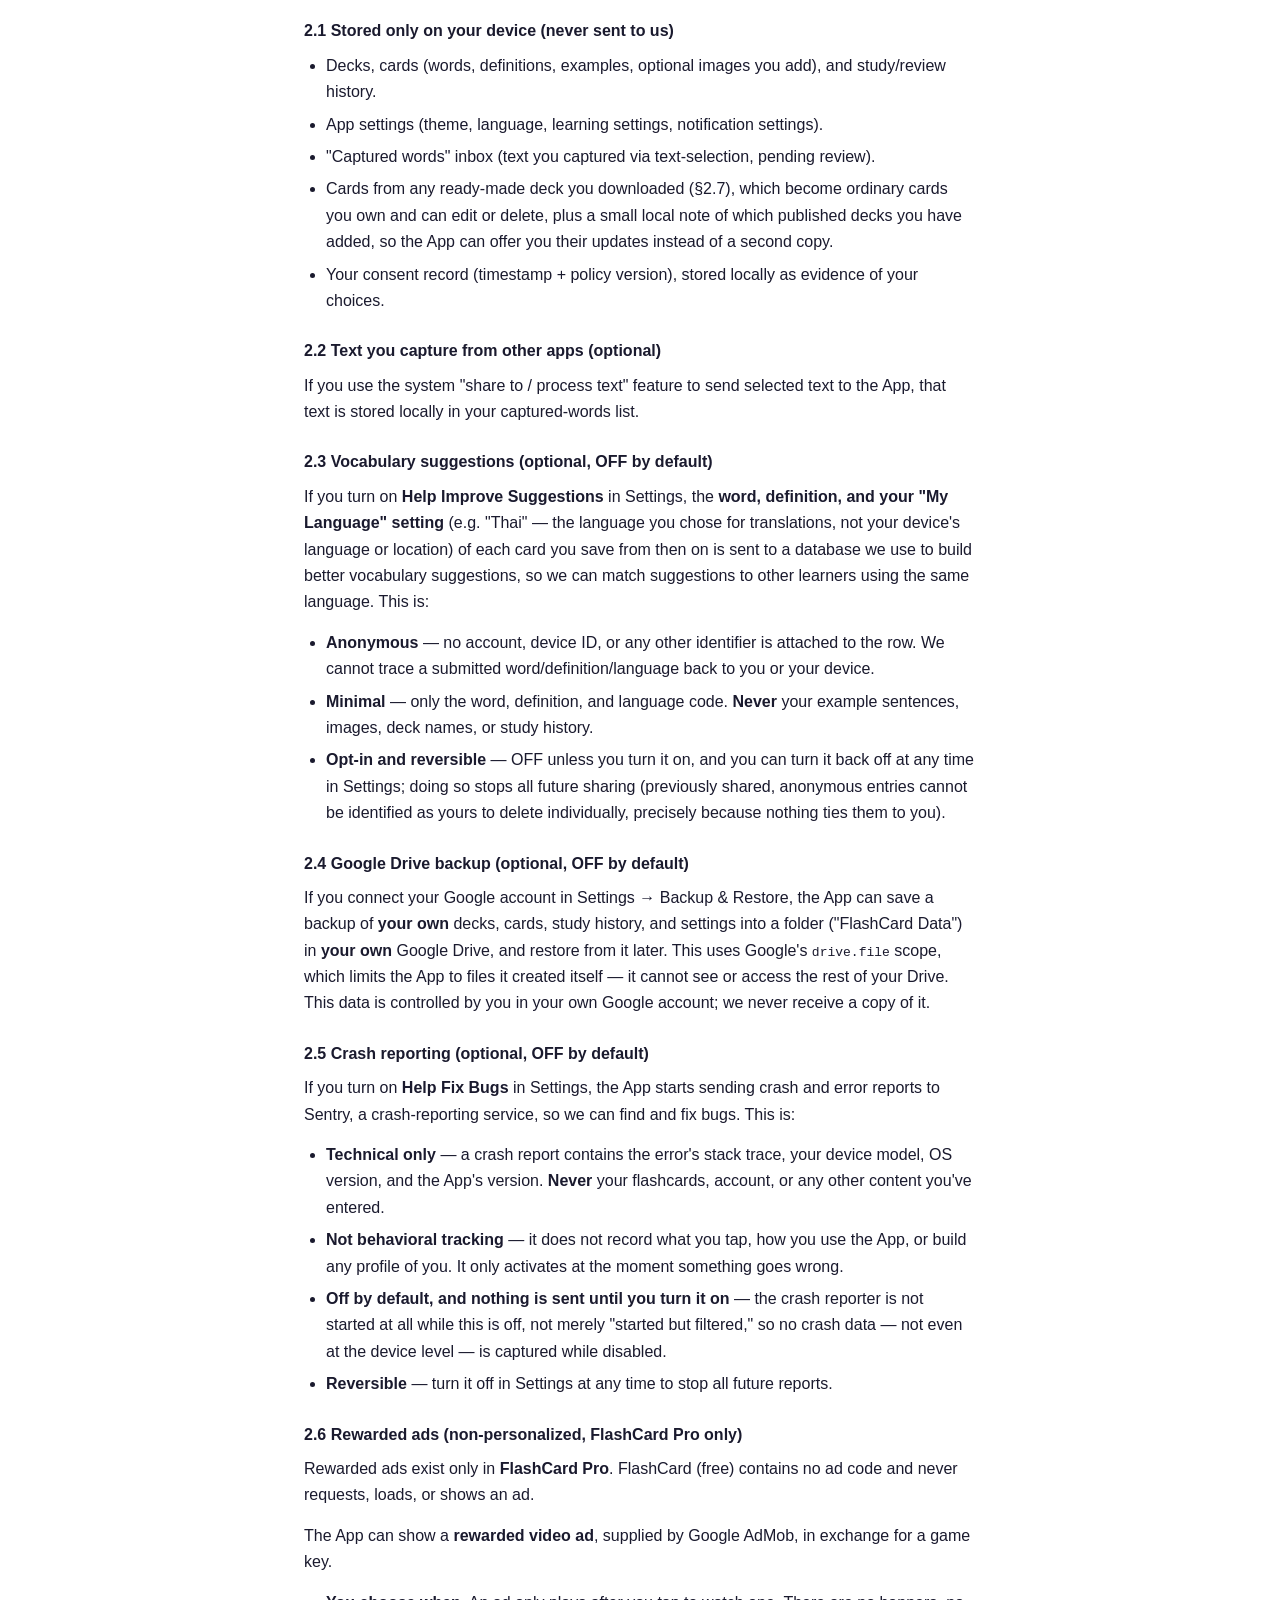
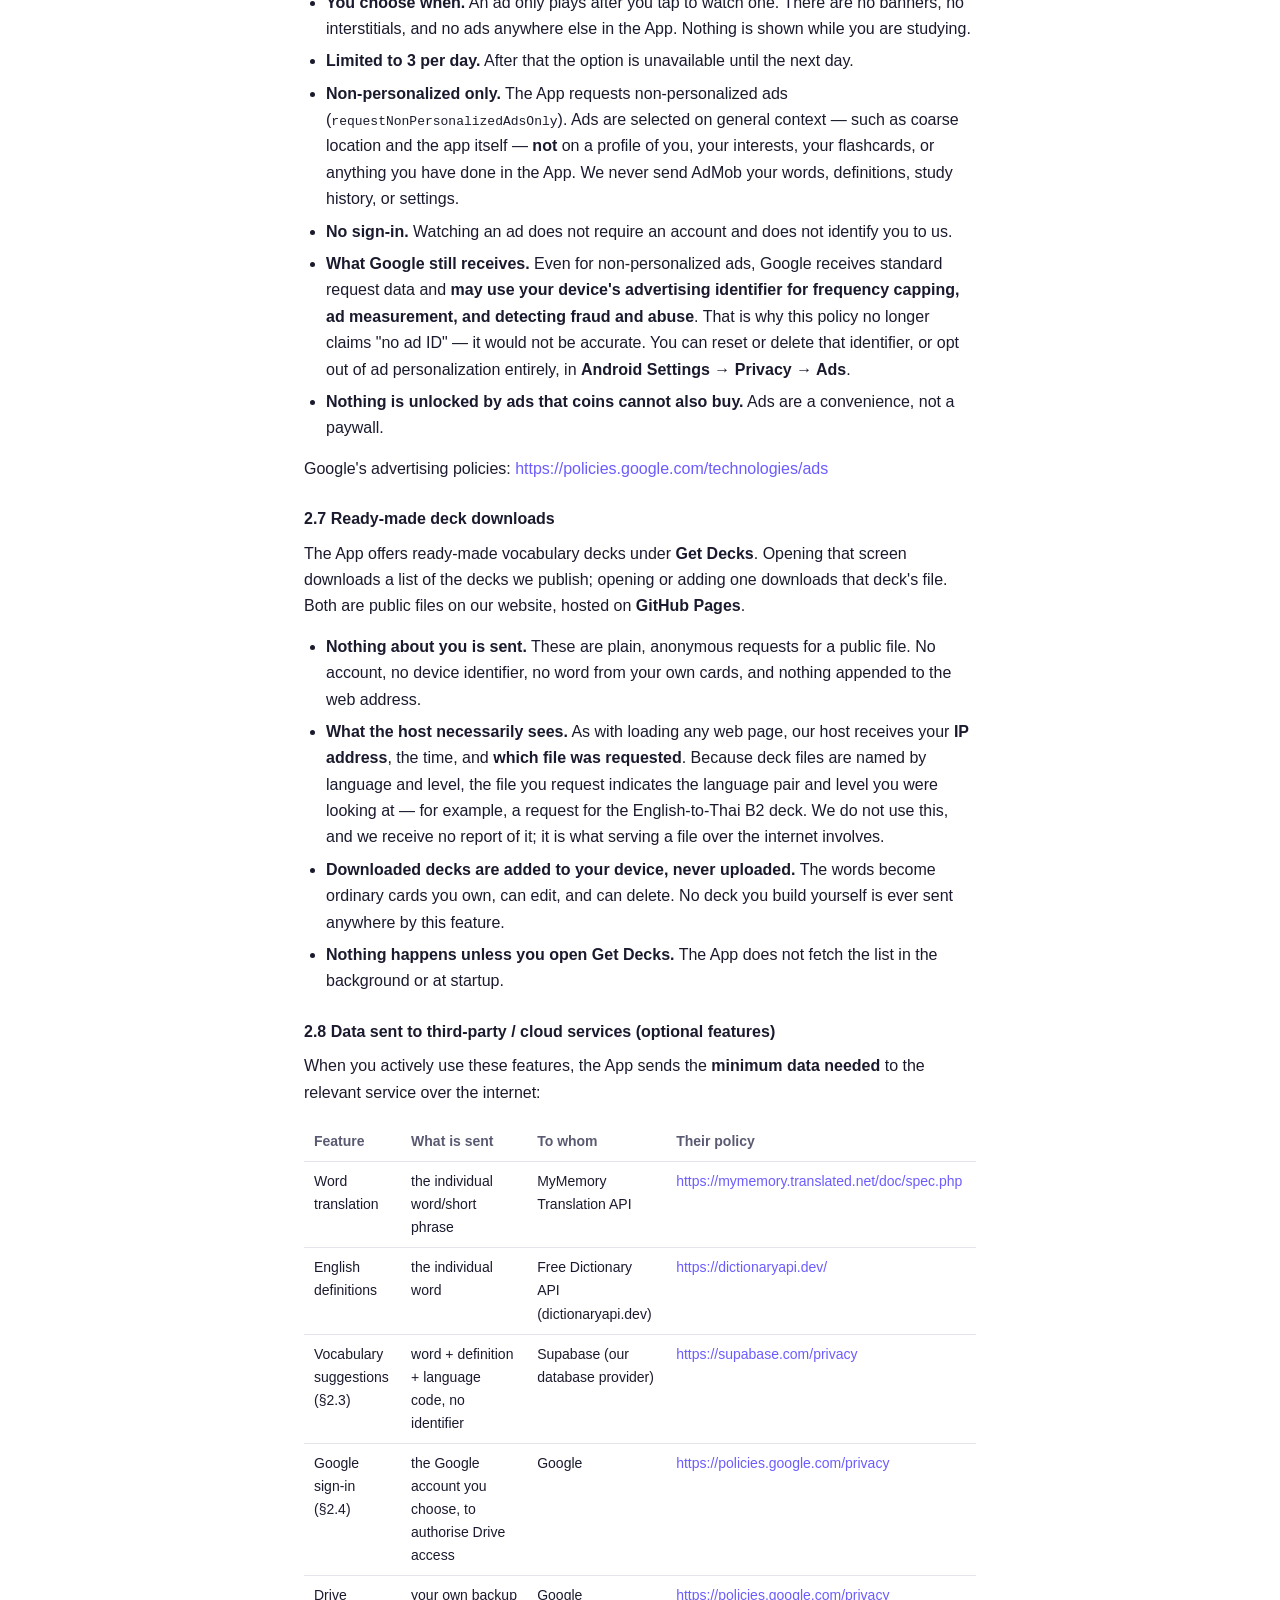
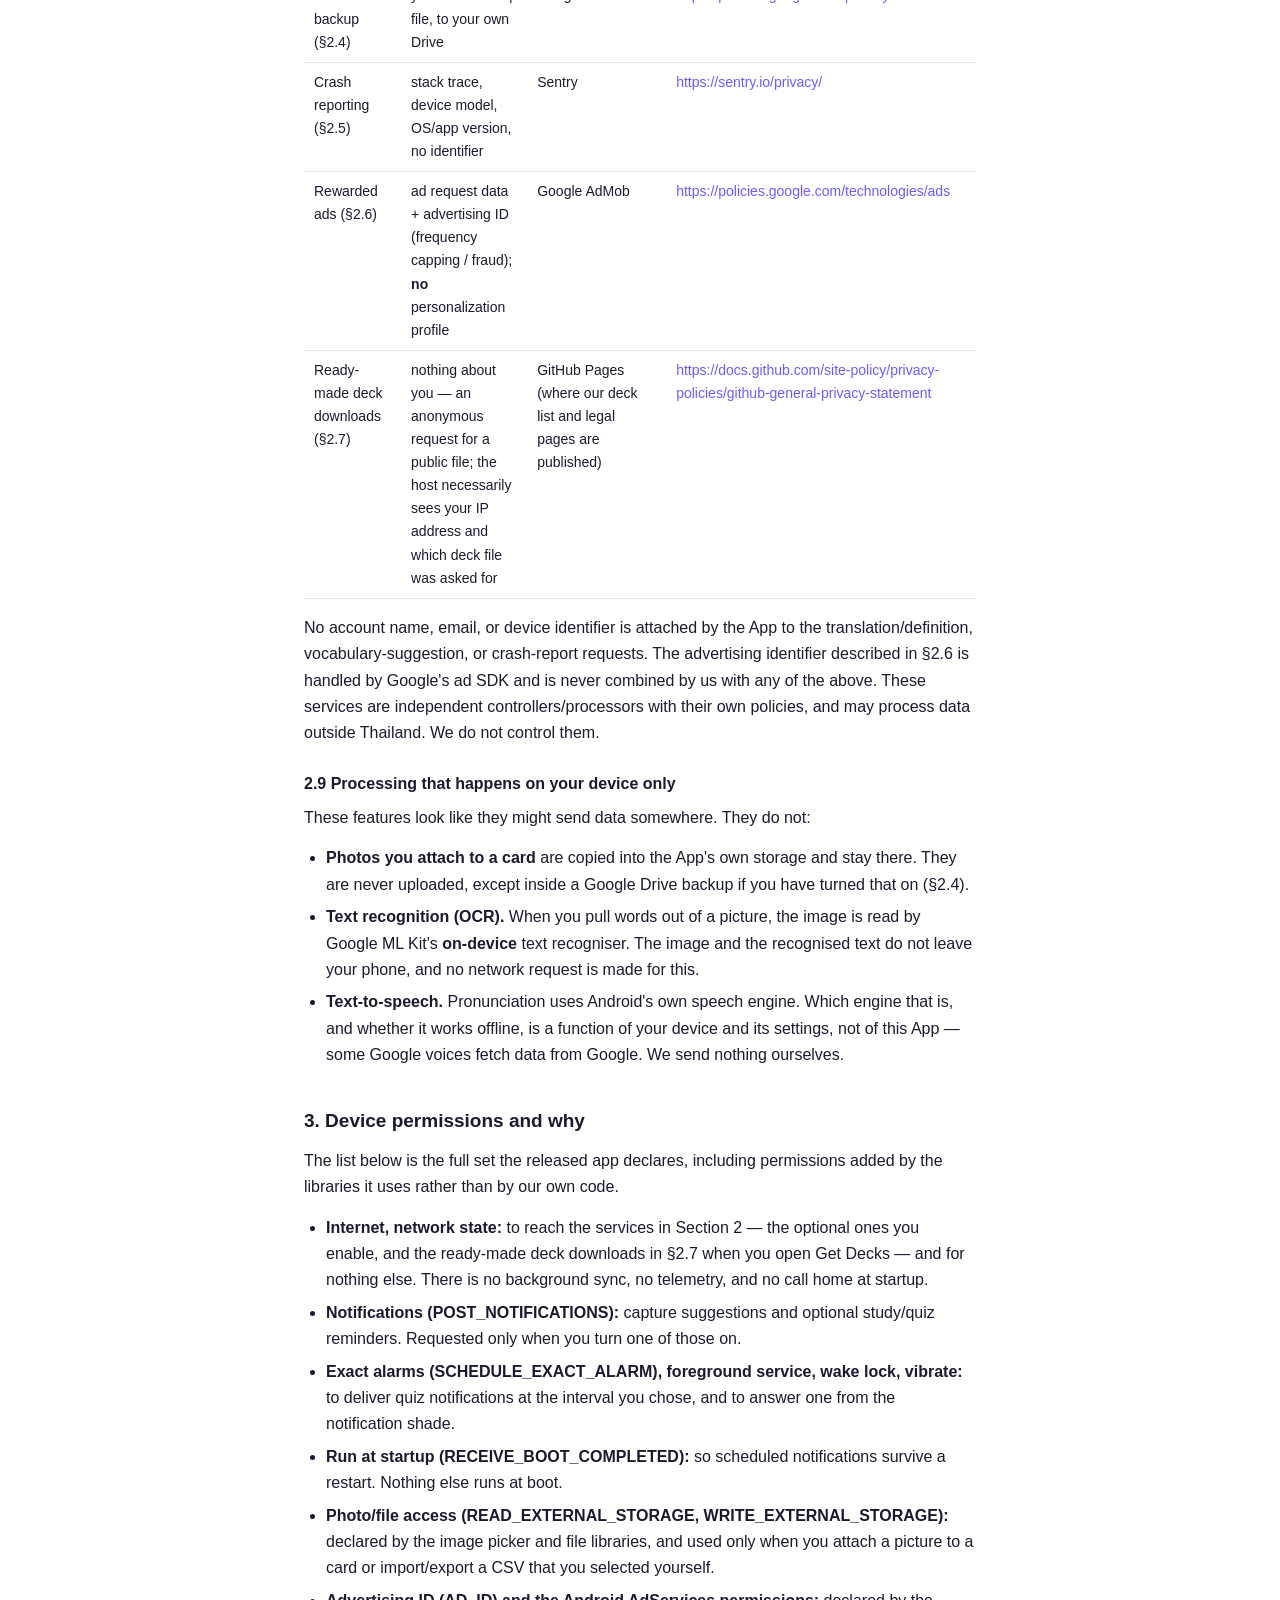
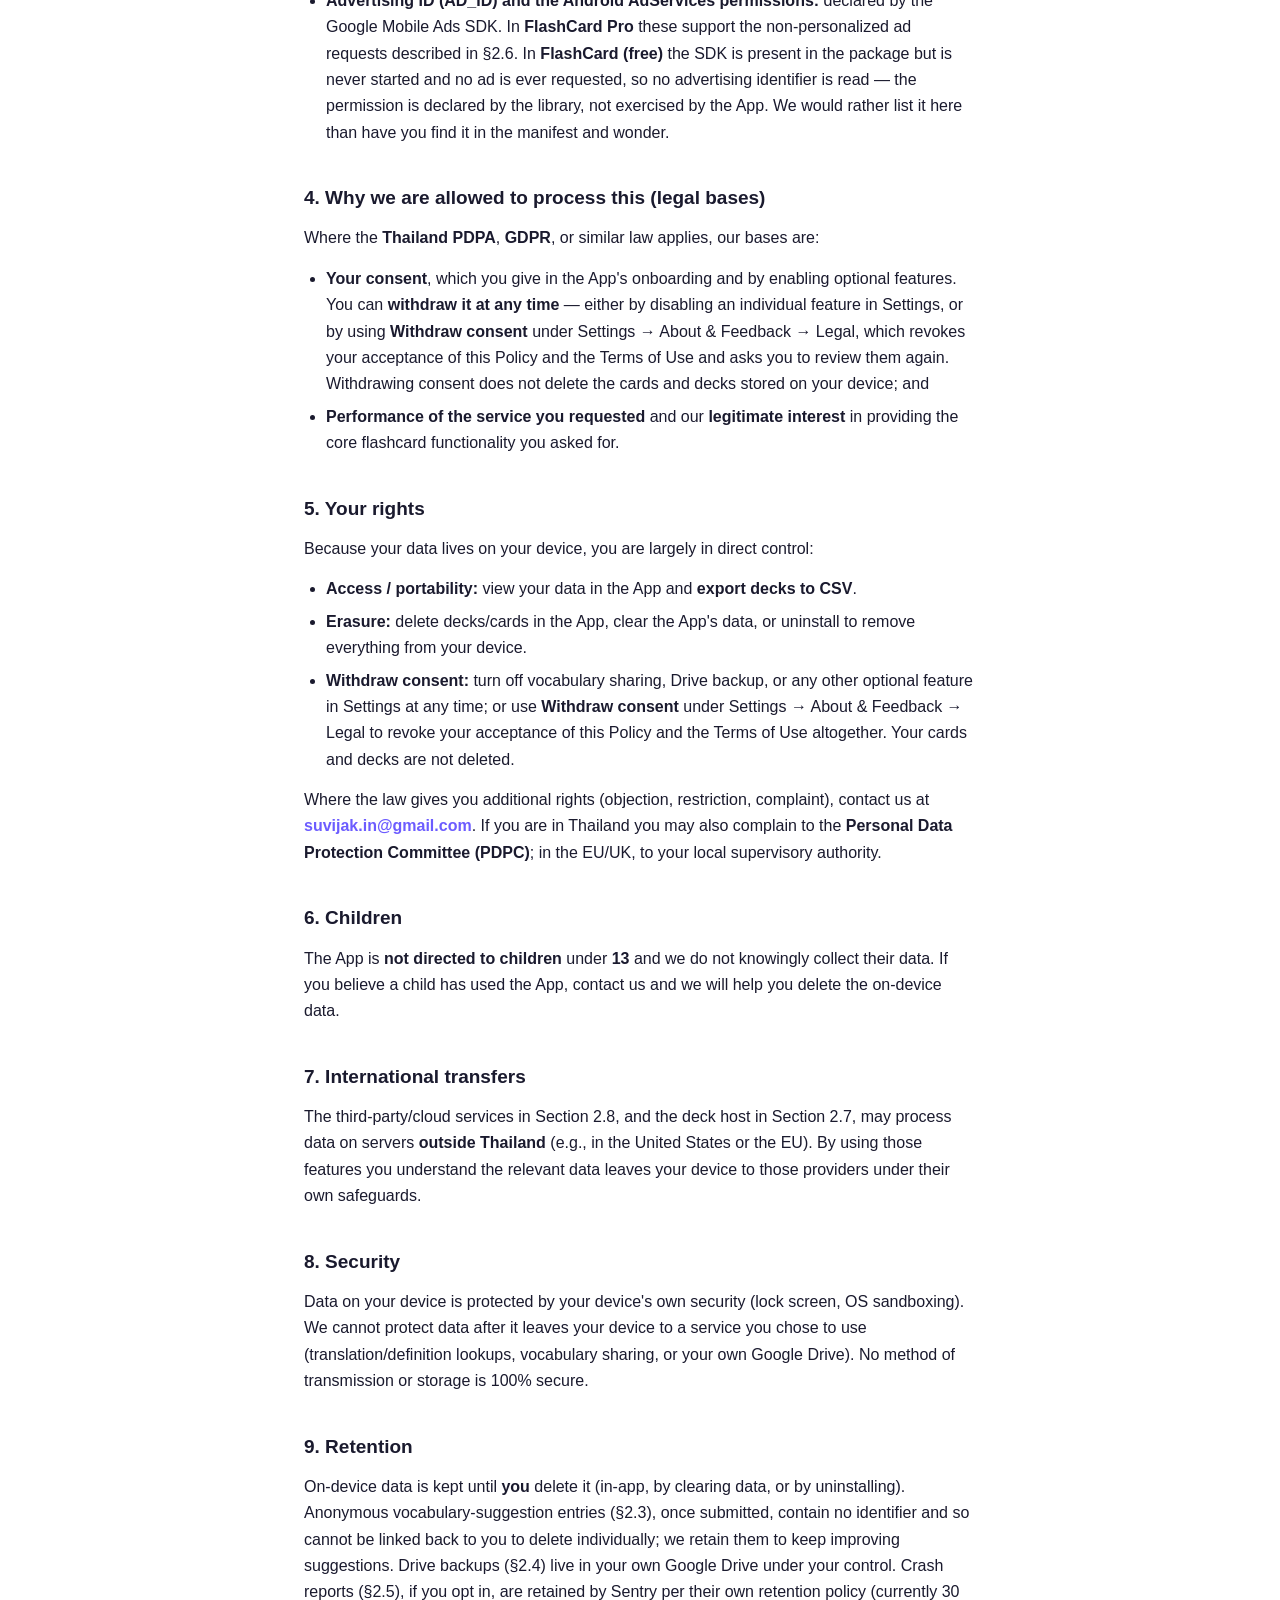
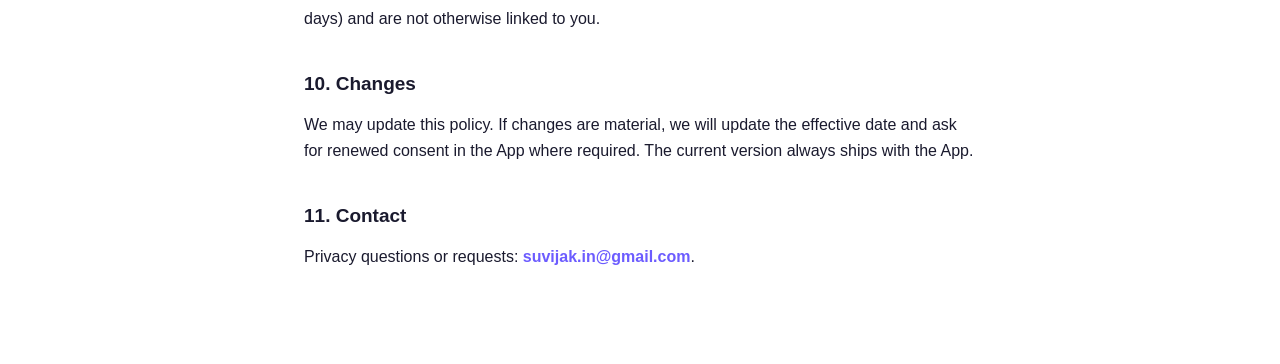
==== commit 8e856852: "Publish Privacy Policy and Terms of Use 2.1 Get Decks makes the app fetch the deck catalogue and dec" ====
--- a/privacy-policy.html
+++ b/privacy-policy.html
@@ -16,8 +16,8 @@
   <div class="nav-links"><a href="index.html">Home</a><a href="terms-of-use.html">Terms of Use</a></div>
 
   <h1>Privacy Policy</h1>
-  <p class="meta"><strong>Effective date:</strong> September 5, 2026</p>
-  <p class="meta"><strong>Policy version:</strong> 2.0</p>
+  <p class="meta"><strong>Effective date:</strong> September 11, 2026</p>
+  <p class="meta"><strong>Policy version:</strong> 2.1</p>
   <p class="meta"><strong>App:</strong> FlashCard / FlashCard Pro (&quot;the App&quot;)</p>
   <p class="meta"><strong>Data controller:</strong> Suvijak Intaping, Thailand</p>
   <p class="meta"><strong>Contact / Data Protection enquiries:</strong> <a href="mailto:suvijak.in@gmail.com">suvijak.in@gmail.com</a></p>
@@ -36,6 +36,7 @@
         <li><strong>Vocabulary suggestions (optional, OFF by default)</strong> → if you turn this on in Settings, the <strong>word, definition, and your &quot;My Language&quot; setting</strong> of cards you save are sent to our database, <strong>anonymously — with no account, device, or user identifier attached.</strong> Never your example sentences, images, or any other card content.</li>
         <li><strong>Google Drive backup (optional, OFF by default)</strong> → if you connect your Google Drive, a backup of your own data is saved to a folder in <strong>your own</strong> Drive, using a Drive access scope limited to files the App itself creates.</li>
         <li><strong>Crash reporting (optional, OFF by default)</strong> → if you turn this on in Settings, technical crash/error details (stack trace, device model, OS and app version) are sent to our crash-reporting service. Never your flashcards, account, or anything that identifies you.</li>
+        <li><strong>Ready-made deck downloads</strong> → when you open <strong>Get Decks</strong>, the App downloads a public list of decks we publish, and any deck you choose to add, from our website. <strong>Nothing about you is sent</strong> — it is an anonymous request for a public file, with no account, device identifier, or any detail of your own cards attached (§2.7).</li>
       </ul>
     </li>
     <li>You can <strong>turn off</strong> every off-device feature in Settings, and <strong>delete all data</strong> by clearing app data or uninstalling.</li>
@@ -46,6 +47,7 @@
     <li>Decks, cards (words, definitions, examples, optional images you add), and study/review history.</li>
     <li>App settings (theme, language, learning settings, notification settings).</li>
     <li>&quot;Captured words&quot; inbox (text you captured via text-selection, pending review).</li>
+    <li>Cards from any ready-made deck you downloaded (§2.7), which become ordinary cards you own and can edit or delete, plus a small local note of which published decks you have added, so the App can offer you their updates instead of a second copy.</li>
     <li>Your consent record (timestamp + policy version), stored locally as evidence of your choices.</li>
   </ul>
   <h3>2.2 Text you capture from other apps (optional)</h3>
@@ -79,7 +81,15 @@
     <li><strong>Nothing is unlocked by ads that coins cannot also buy.</strong> Ads are a convenience, not a paywall.</li>
   </ul>
   <p>Google's advertising policies: <a href="https://policies.google.com/technologies/ads">https://policies.google.com/technologies/ads</a></p>
-  <h3>2.7 Data sent to third-party / cloud services (optional features)</h3>
+  <h3>2.7 Ready-made deck downloads</h3>
+  <p>The App offers ready-made vocabulary decks under <strong>Get Decks</strong>. Opening that screen downloads a list of the decks we publish; opening or adding one downloads that deck's file. Both are public files on our website, hosted on <strong>GitHub Pages</strong>.</p>
+  <ul>
+    <li><strong>Nothing about you is sent.</strong> These are plain, anonymous requests for a public file. No account, no device identifier, no word from your own cards, and nothing appended to the web address.</li>
+    <li><strong>What the host necessarily sees.</strong> As with loading any web page, our host receives your <strong>IP address</strong>, the time, and <strong>which file was requested</strong>. Because deck files are named by language and level, the file you request indicates the language pair and level you were looking at — for example, a request for the English-to-Thai B2 deck. We do not use this, and we receive no report of it; it is what serving a file over the internet involves.</li>
+    <li><strong>Downloaded decks are added to your device, never uploaded.</strong> The words become ordinary cards you own, can edit, and can delete. No deck you build yourself is ever sent anywhere by this feature.</li>
+    <li><strong>Nothing happens unless you open Get Decks.</strong> The App does not fetch the list in the background or at startup.</li>
+  </ul>
+  <h3>2.8 Data sent to third-party / cloud services (optional features)</h3>
   <p>When you actively use these features, the App sends the <strong>minimum data needed</strong> to the relevant service over the internet:</p>
   <table>
     <thead><tr><th>Feature</th><th>What is sent</th><th>To whom</th><th>Their policy</th></tr></thead>
@@ -91,10 +101,11 @@
       <tr><td>Drive backup (§2.4)</td><td>your own backup file, to your own Drive</td><td>Google</td><td><a href="https://policies.google.com/privacy">https://policies.google.com/privacy</a></td></tr>
       <tr><td>Crash reporting (§2.5)</td><td>stack trace, device model, OS/app version, no identifier</td><td>Sentry</td><td><a href="https://sentry.io/privacy/">https://sentry.io/privacy/</a></td></tr>
       <tr><td>Rewarded ads (§2.6)</td><td>ad request data + advertising ID (frequency capping / fraud); <strong>no</strong> personalization profile</td><td>Google AdMob</td><td><a href="https://policies.google.com/technologies/ads">https://policies.google.com/technologies/ads</a></td></tr>
+      <tr><td>Ready-made deck downloads (§2.7)</td><td>nothing about you — an anonymous request for a public file; the host necessarily sees your IP address and which deck file was asked for</td><td>GitHub Pages (where our deck list and legal pages are published)</td><td><a href="https://docs.github.com/site-policy/privacy-policies/github-general-privacy-statement">https://docs.github.com/site-policy/privacy-policies/github-general-privacy-statement</a></td></tr>
     </tbody>
   </table>
   <p>No account name, email, or device identifier is attached by the App to the translation/definition, vocabulary-suggestion, or crash-report requests. The advertising identifier described in §2.6 is handled by Google's ad SDK and is never combined by us with any of the above. These services are independent controllers/processors with their own policies, and may process data outside Thailand. We do not control them.</p>
-  <h3>2.8 Processing that happens on your device only</h3>
+  <h3>2.9 Processing that happens on your device only</h3>
   <p>These features look like they might send data somewhere. They do not:</p>
   <ul>
     <li><strong>Photos you attach to a card</strong> are copied into the App's own storage and stay there. They are never uploaded, except inside a Google Drive backup if you have turned that on (§2.4).</li>
@@ -104,7 +115,7 @@
   <h2>3. Device permissions and why</h2>
   <p>The list below is the full set the released app declares, including permissions added by the libraries it uses rather than by our own code.</p>
   <ul>
-    <li><strong>Internet, network state:</strong> to reach the optional services in Section 2, and for nothing else.</li>
+    <li><strong>Internet, network state:</strong> to reach the services in Section 2 — the optional ones you enable, and the ready-made deck downloads in §2.7 when you open Get Decks — and for nothing else. There is no background sync, no telemetry, and no call home at startup.</li>
     <li><strong>Notifications (POST_NOTIFICATIONS):</strong> capture suggestions and optional study/quiz reminders. Requested only when you turn one of those on.</li>
     <li><strong>Exact alarms (SCHEDULE_EXACT_ALARM), foreground service, wake lock, vibrate:</strong> to deliver quiz notifications at the interval you chose, and to answer one from the notification shade.</li>
     <li><strong>Run at startup (RECEIVE_BOOT_COMPLETED):</strong> so scheduled notifications survive a restart. Nothing else runs at boot.</li>
@@ -128,7 +139,7 @@
   <h2>6. Children</h2>
   <p>The App is <strong>not directed to children</strong> under <strong>13</strong> and we do not knowingly collect their data. If you believe a child has used the App, contact us and we will help you delete the on-device data.</p>
   <h2>7. International transfers</h2>
-  <p>The optional third-party/cloud services in Section 2.7 may process data on servers <strong>outside Thailand</strong> (e.g., in the United States or the EU). By using those optional features you understand the relevant data leaves your device to those providers under their own safeguards.</p>
+  <p>The third-party/cloud services in Section 2.8, and the deck host in Section 2.7, may process data on servers <strong>outside Thailand</strong> (e.g., in the United States or the EU). By using those features you understand the relevant data leaves your device to those providers under their own safeguards.</p>
   <h2>8. Security</h2>
   <p>Data on your device is protected by your device's own security (lock screen, OS sandboxing). We cannot protect data after it leaves your device to a service you chose to use (translation/definition lookups, vocabulary sharing, or your own Google Drive). No method of transmission or storage is 100% secure.</p>
   <h2>9. Retention</h2>
